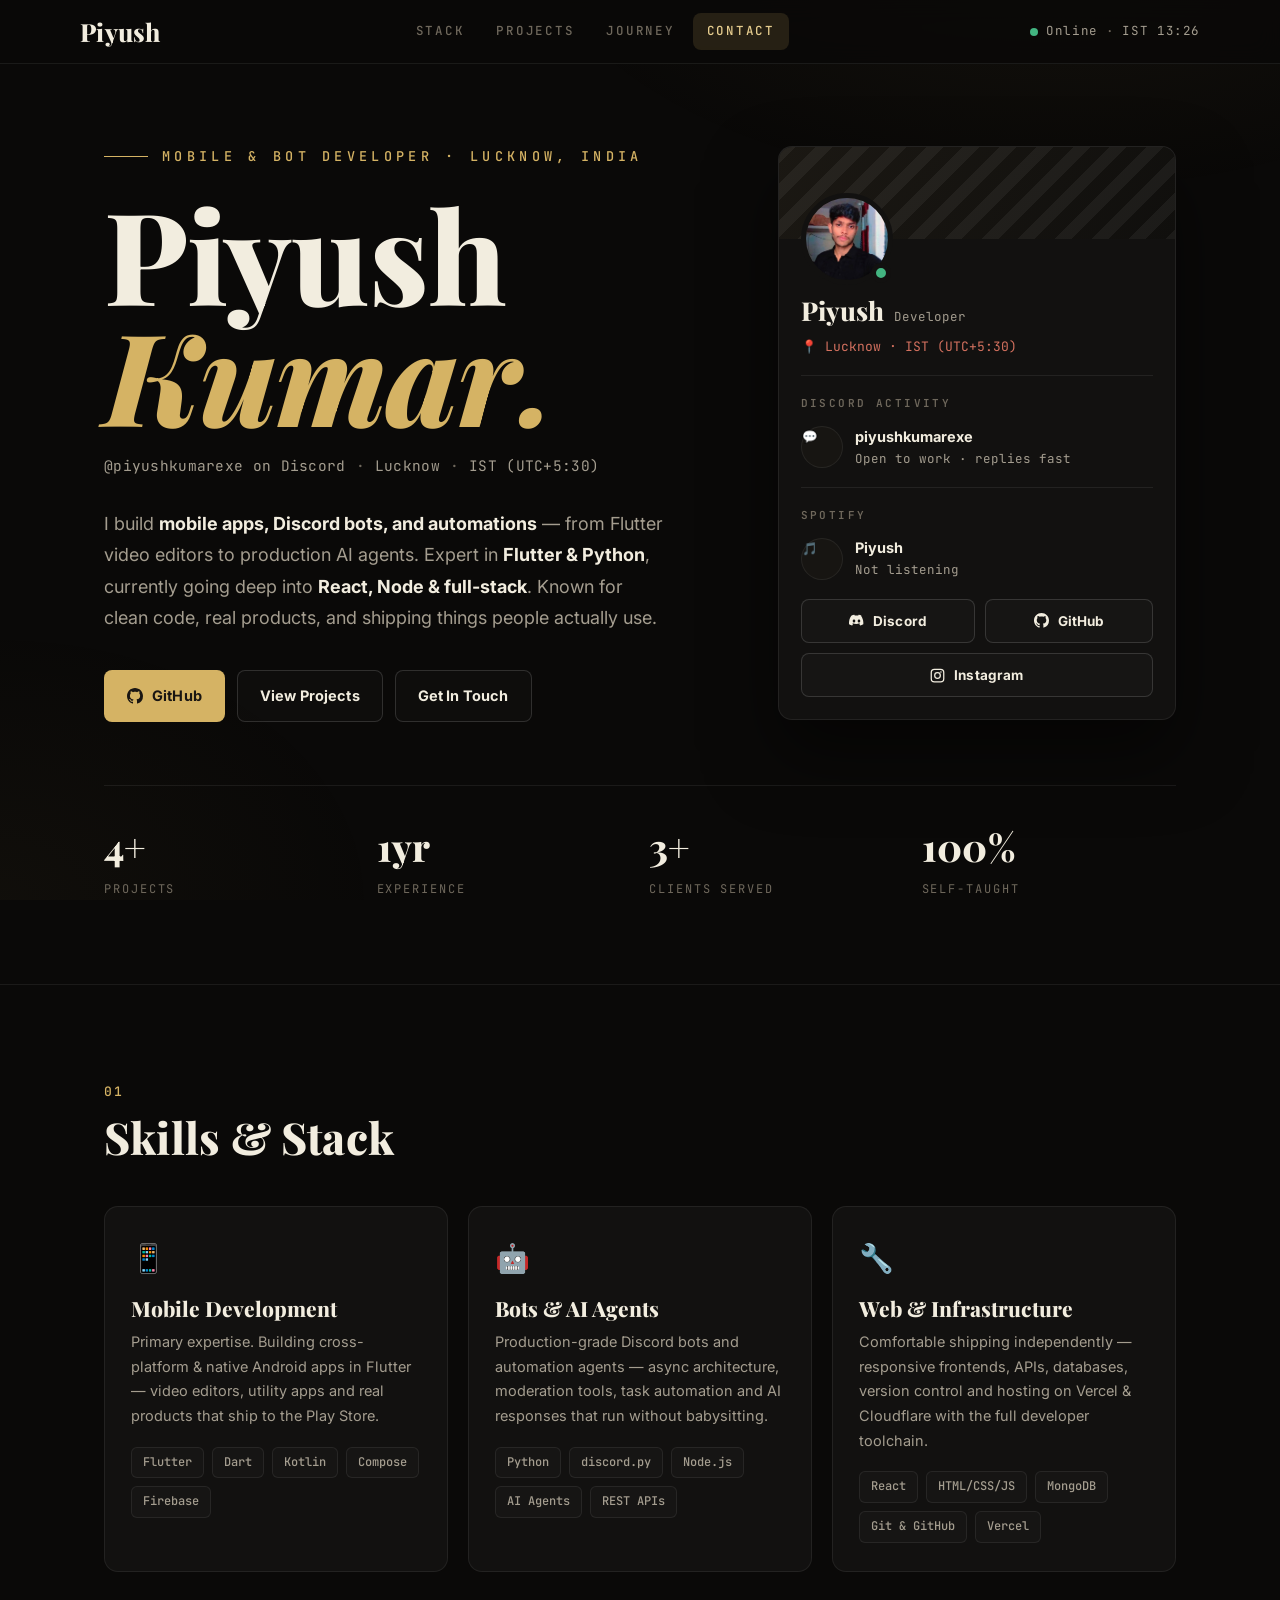
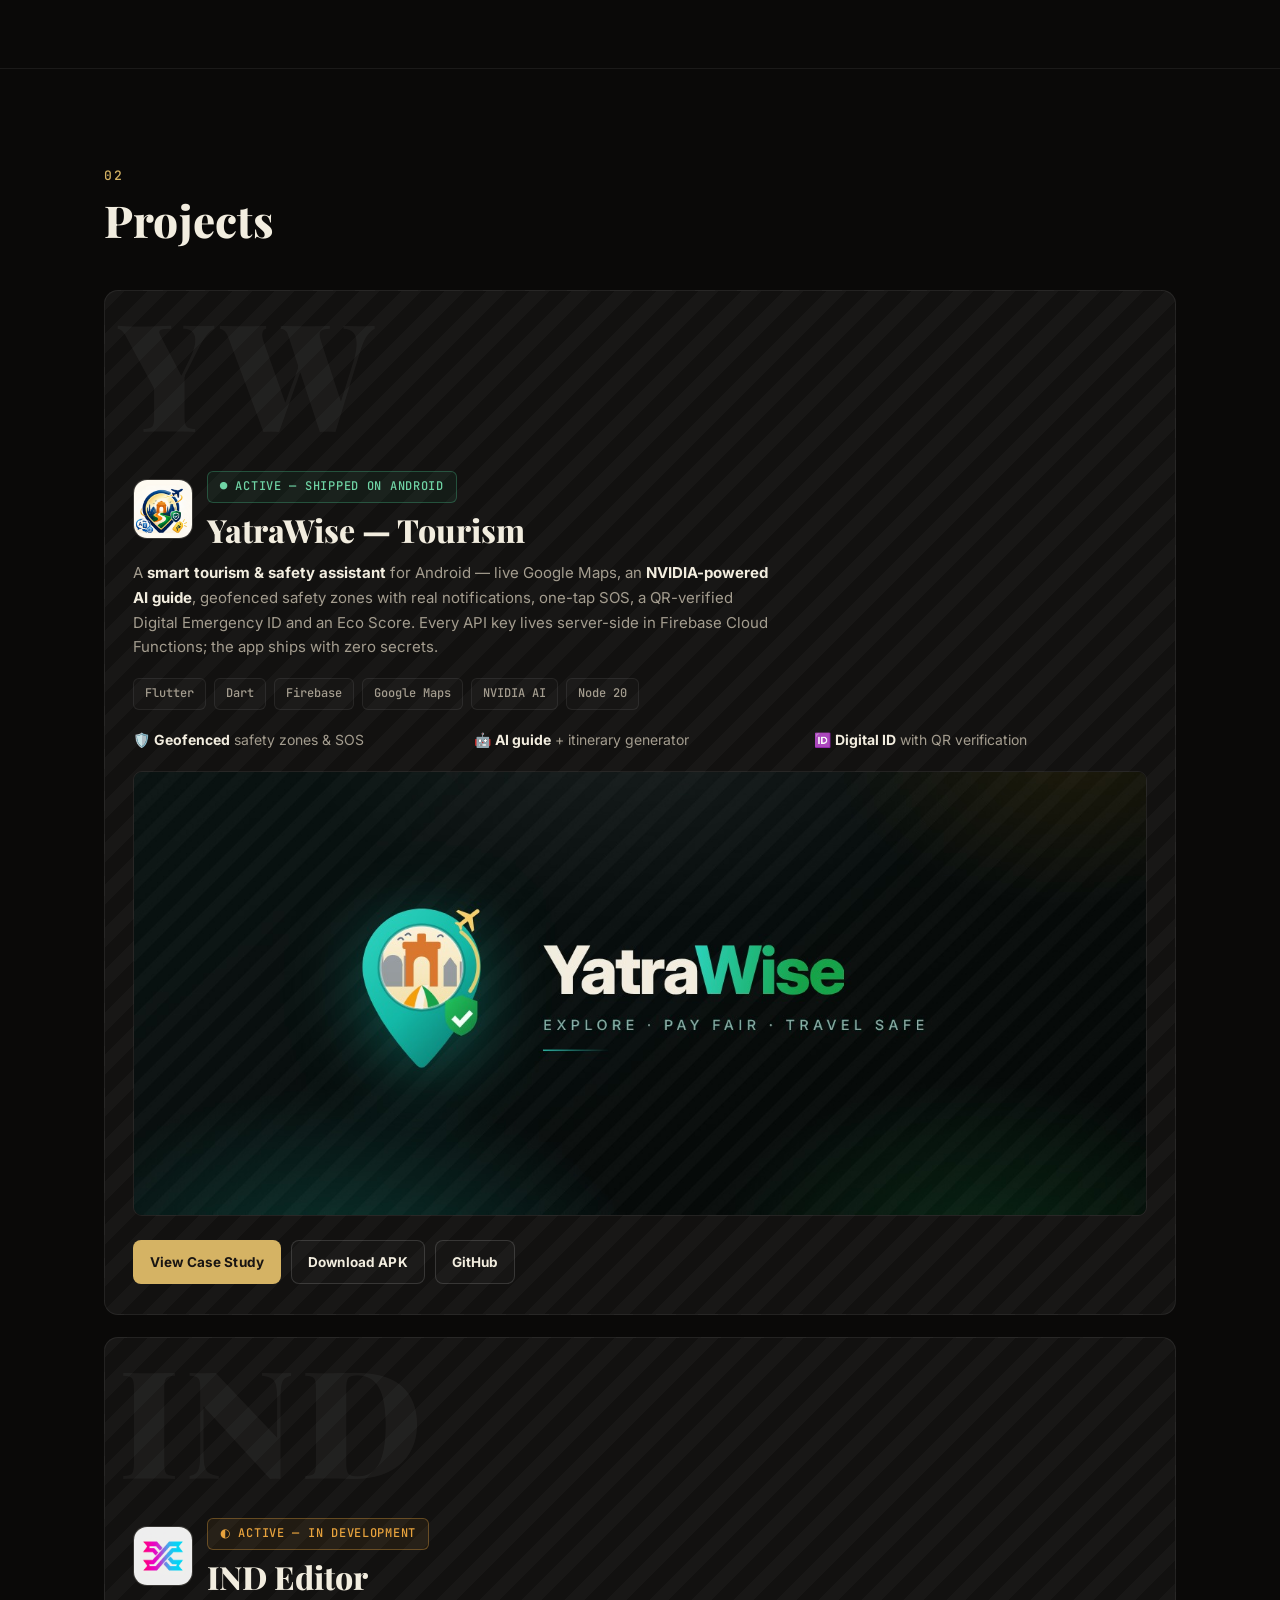
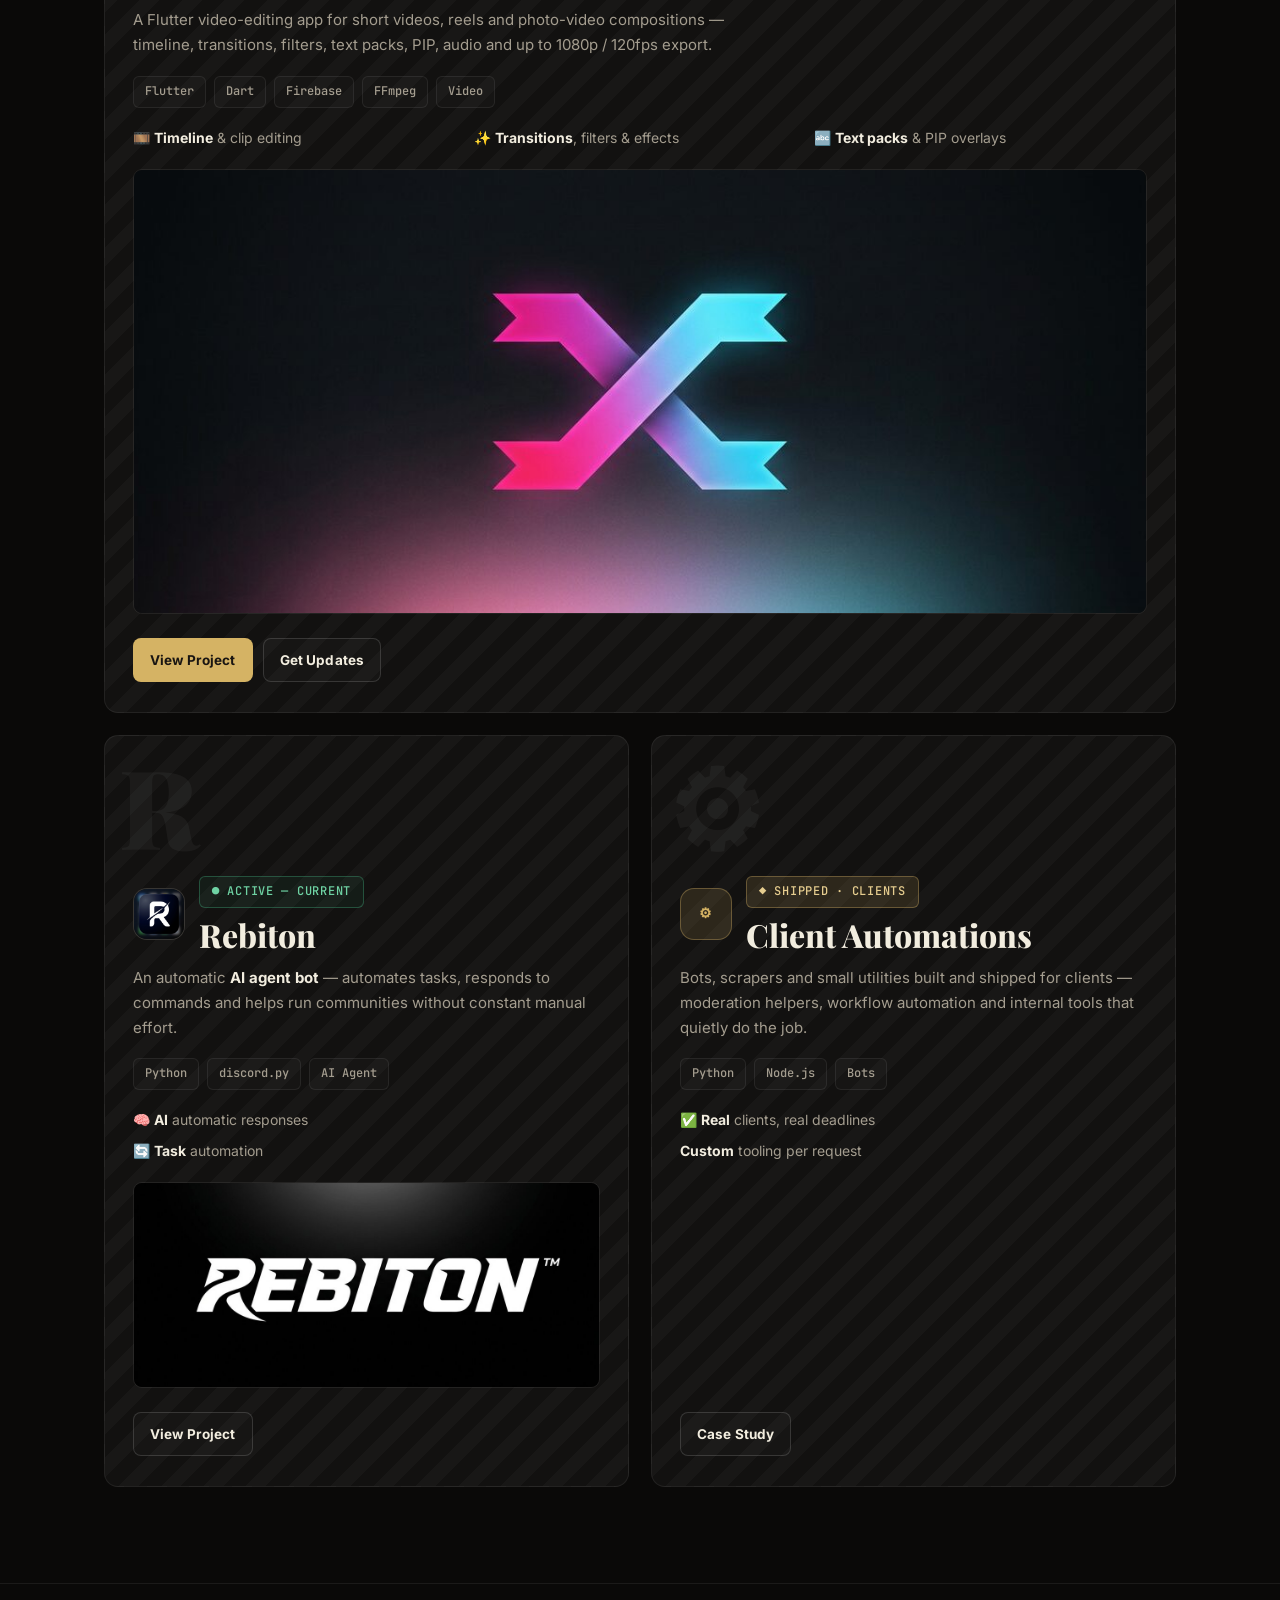
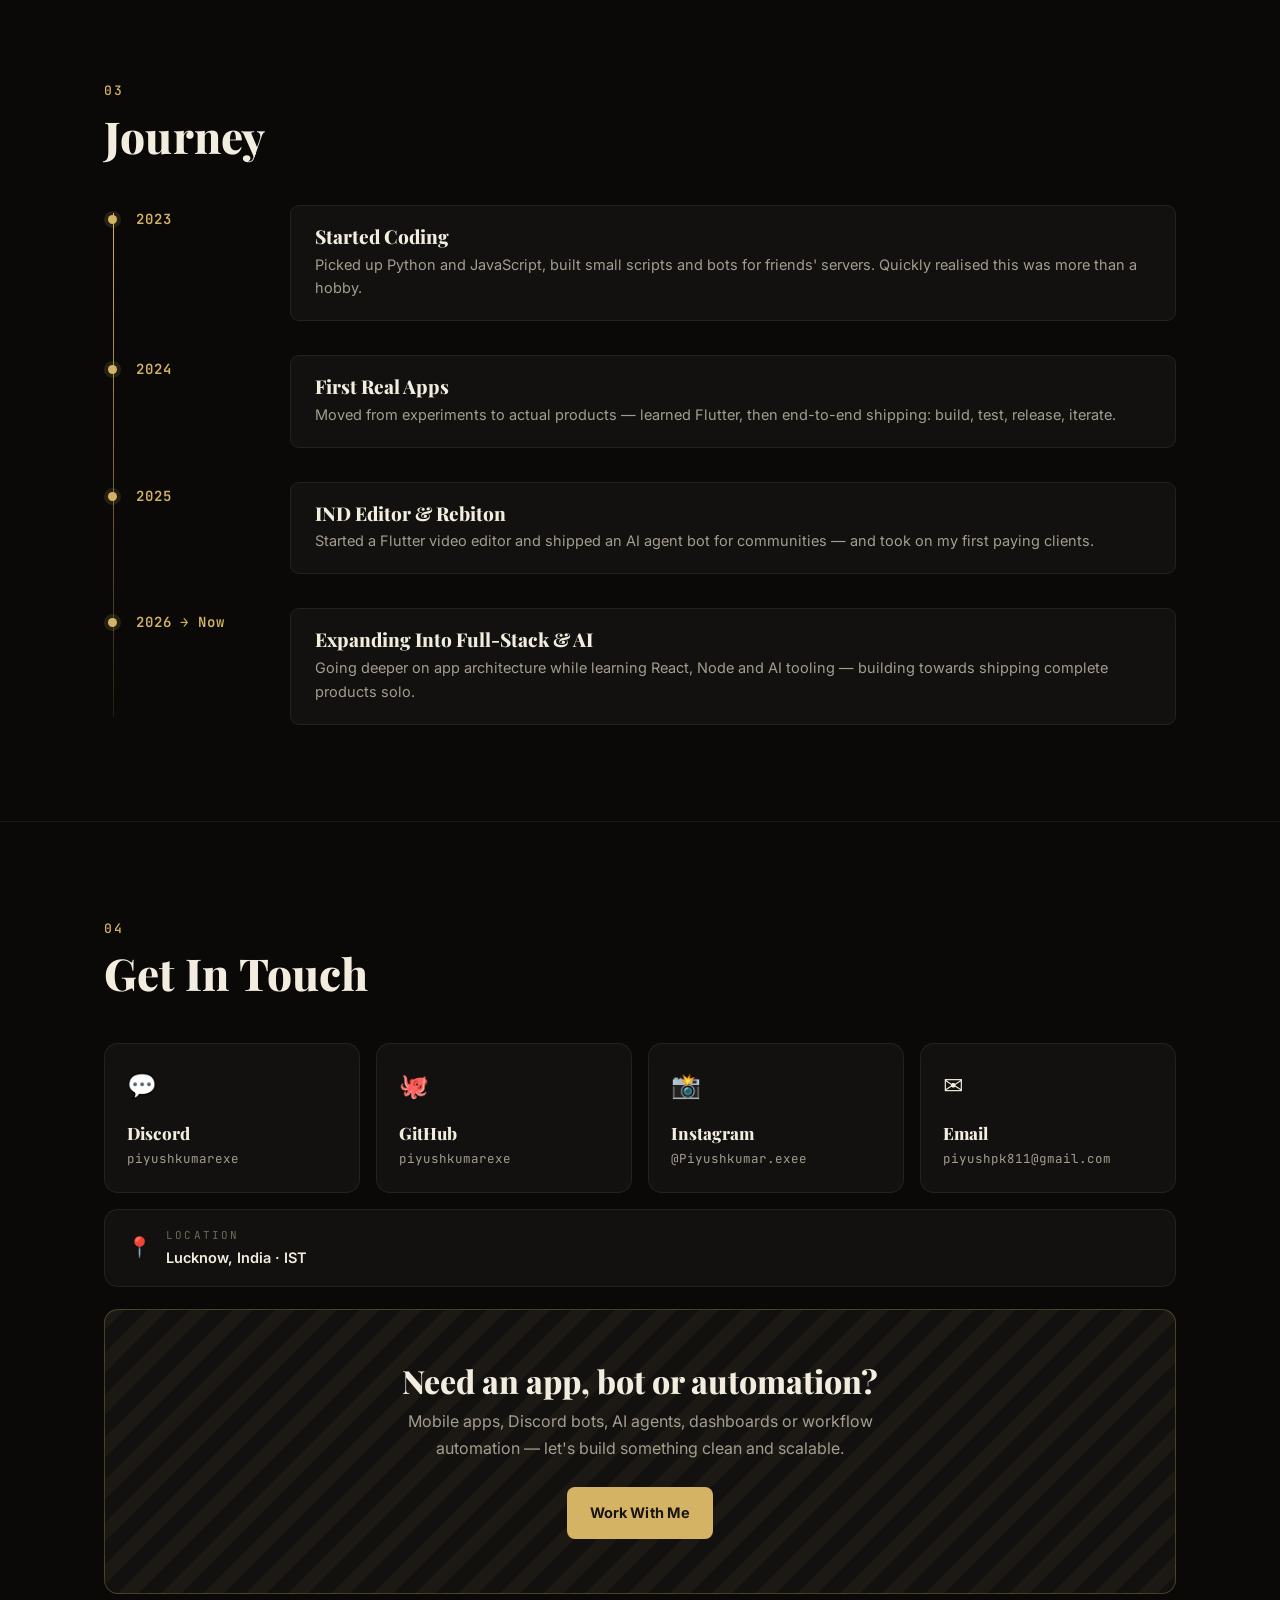
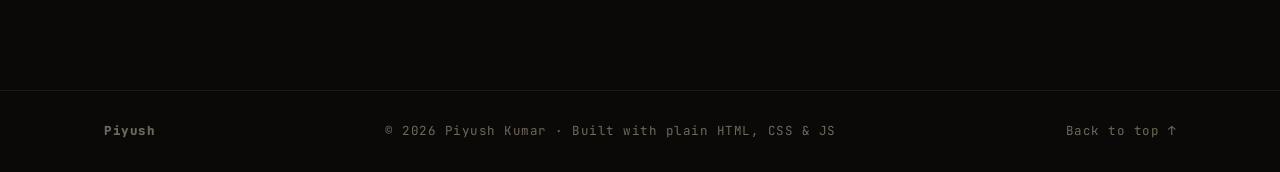
==== index.html @ 224ac42a "Add YatraWise (Tourism) project + case-study page Adds the YatraWise - Smart Tourism & Safety Assist" ====
<!DOCTYPE html>
<html lang="en">
<head>
  <meta charset="UTF-8" />
  <meta name="viewport" content="width=device-width, initial-scale=1.0" />
  <title>Piyush Kumar — Developer Portfolio | Flutter, Python &amp; AI Bots</title>
  <meta name="description" content="Piyush Kumar's developer portfolio from Lucknow, India: mobile apps, Discord bots, AI agents and automations built with Flutter, Python and modern web technologies." />
  <meta name="author" content="Piyush Kumar" />
  <meta name="google-site-verification" content="UwdnqpHg-RXXo_1L6gnjUgwiQfBtkjt6ByvAPdy9Iv0" />
  <meta name="robots" content="index, follow, max-image-preview:large, max-snippet:-1, max-video-preview:-1" />
  <meta name="theme-color" content="#0a0908" />
  <link rel="canonical" href="https://piyushsdevportfolio.vercel.app/" />
  <!-- Open Graph / social sharing -->
  <meta property="og:title" content="Piyush Kumar — Developer Portfolio" />
  <meta property="og:description" content="Mobile apps, Discord bots, AI agents and automations by Piyush Kumar." />
  <meta property="og:type" content="website" />
  <meta property="og:url" content="https://piyushsdevportfolio.vercel.app/" />
  <meta property="og:site_name" content="Piyush Kumar Portfolio" />
  <meta property="og:locale" content="en_IN" />
  <meta property="og:image" content="https://piyushsdevportfolio.vercel.app/assets/piyush-photo.png" />
  <meta property="og:image:alt" content="Piyush Kumar — developer portfolio" />
  <meta property="og:image:type" content="image/png" />
  <meta property="og:image:width" content="726" />
  <meta property="og:image:height" content="760" />
  <meta name="twitter:card" content="summary_large_image" />
  <meta name="twitter:title" content="Piyush Kumar — Developer Portfolio" />
  <meta name="twitter:description" content="Mobile apps, Discord bots, AI agents and automations by Piyush Kumar." />
  <meta name="twitter:image" content="https://piyushsdevportfolio.vercel.app/assets/piyush-photo.png" />
  <meta name="twitter:image:alt" content="Piyush Kumar — developer portfolio" />
  <!-- Structured data for the person and the portfolio website -->
  <script type="application/ld+json">
  {
    "@context": "https://schema.org",
    "@graph": [
      {
        "@type": "Person",
        "@id": "https://piyushsdevportfolio.vercel.app/#piyush-kumar",
        "name": "Piyush Kumar",
        "url": "https://piyushsdevportfolio.vercel.app/",
        "image": "https://piyushsdevportfolio.vercel.app/assets/piyush-photo.png",
        "jobTitle": "Coder and Developer",
        "description": "Developer from Lucknow building mobile apps, Discord bots, AI agents and automations.",
        "address": {
          "@type": "PostalAddress",
          "addressLocality": "Lucknow",
          "addressCountry": "IN"
        },
        "sameAs": [
          "https://github.com/piyushkumarexe",
          "https://discord.com/users/1106606259454611507",
          "https://instagram.com/Piyushkumar.exee"
        ],
        "knowsAbout": ["Flutter", "Dart", "Python", "Discord bots", "AI agents", "JavaScript", "React", "Node.js"]
      },
      {
        "@type": "WebSite",
        "@id": "https://piyushsdevportfolio.vercel.app/#website",
        "url": "https://piyushsdevportfolio.vercel.app/",
        "name": "Piyush Kumar Developer Portfolio",
        "description": "The official developer portfolio of Piyush Kumar.",
        "inLanguage": "en-IN",
        "publisher": { "@id": "https://piyushsdevportfolio.vercel.app/#piyush-kumar" }
      }
    ]
  }
  </script>

  <!-- Favicon (inline SVG) -->
  <link rel="icon" href="data:image/svg+xml,%3Csvg xmlns='http://www.w3.org/2000/svg' viewBox='0 0 64 64'%3E%3Crect width='64' height='64' rx='14' fill='%230a0908'/%3E%3Ctext x='32' y='44' font-family='Georgia,serif' font-weight='800' font-size='30' fill='%23d5b364' text-anchor='middle'%3EP%3C/text%3E%3C/svg%3E" />

  <!-- Fonts: Playfair Display (serif display) + Inter (body) + JetBrains Mono (labels) -->
  <link rel="preconnect" href="https://fonts.googleapis.com" />
  <link rel="preconnect" href="https://fonts.gstatic.com" crossorigin />
  <link href="https://fonts.googleapis.com/css2?family=Playfair+Display:ital,wght@0,500;0,700;0,800;0,900;1,700;1,800&family=Inter:wght@400;500;600;700;800&family=JetBrains+Mono:ital,wght@0,400;0,500;0,600;1,400&display=swap" rel="stylesheet" />

  <link rel="stylesheet" href="css/style.css" />
</head>
<body>
  <!-- ============================================================
       LOADER
       ============================================================ -->
  <div class="loader" id="loader" aria-hidden="true">
    <span class="loader--logo">Piyush&nbsp;<em>_</em>.<em>_</em></span>
    <div class="loader--bar" aria-hidden="true"><span></span></div>
    <span class="loader--text">Loading portfolio</span>
  </div>

  <a class="skip-link" href="#hero">Skip to content</a>

  <!-- ============================================================
       NAVBAR
       ============================================================ -->
  <header class="nav" id="nav">
    <a class="nav__brand" href="#hero" aria-label="Piyush Kumar — home">
      <span class="nav__brand-serif">Piyush</span>
    </a>

    <nav class="nav__links" id="navLinks" aria-label="Primary">
      <a href="#skills">Stack</a>
      <a href="#projects">Projects</a>
      <a href="#journey">Journey</a>
      <a href="#contact">Contact</a>
    </nav>

    <div class="nav__actions">
      <span class="nav__status" id="navStatus" title="Discord presence · Local time in IST (UTC+5:30)">
        <span class="nav__status-dot"></span>
        <span id="navState">Online</span>
        <span class="nav__status-sep">·</span>
        <time id="clock" datetime>IST —:—</time>
      </span>
      <button class="nav__toggle" id="navToggle" aria-label="Open menu" aria-expanded="false">
        <span></span><span></span><span></span>
      </button>
    </div>
  </header>

  <main>
    <!-- ============================================================
         HERO
         ============================================================ -->
    <section class="hero" id="hero">
      <div class="container hero__inner">
        <div class="hero__content">
          <p class="kicker"><span class="kicker__line" aria-hidden="true"></span>Mobile &amp; Bot Developer · Lucknow, India</p>

          <h1 class="hero__name">
            Piyush<br />
            <em class="hero__name-accent">Kumar.</em>
          </h1>

          <p class="hero__meta">
            <span>@piyushkumarexe on Discord</span><span class="dot">·</span>
            <span>Lucknow</span><span class="dot">·</span>
            <span>IST (UTC+5:30)</span>
          </p>

          <p class="hero__desc">
            I build <strong>mobile apps, Discord bots, and automations</strong> — from Flutter video
            editors to production AI agents. Expert in <strong>Flutter &amp; Python</strong>, currently
            going deep into <strong>React, Node &amp; full-stack</strong>. Known for clean code, real
            products, and shipping things people actually use.
          </p>

          <div class="hero__cta">
            <a class="btn btn--gold" href="https://github.com/piyushkumarexe" target="_blank" rel="noopener">
              <svg viewBox="0 0 16 16" width="16" height="16" fill="currentColor" aria-hidden="true"><path d="M8 0C3.58 0 0 3.58 0 8c0 3.54 2.29 6.53 5.47 7.59.4.07.55-.17.55-.38 0-.19-.01-.82-.01-1.49-2.01.37-2.53-.49-2.69-.94-.09-.23-.48-.94-.82-1.13-.28-.15-.68-.52-.01-.53.63-.01 1.08.58 1.23.82.72 1.21 1.87.87 2.33.66.07-.52.28-.87.51-1.07-1.78-.2-3.64-.89-3.64-3.95 0-.87.31-1.59.82-2.15-.08-.2-.36-1.02.08-2.12 0 0 .67-.21 2.2.82.64-.18 1.32-.27 2-.27.68 0 1.36.09 2 .27 1.53-1.04 2.2-.82 2.2-.82.44 1.1.16 1.92.08 2.12.51.56.82 1.27.82 2.15 0 3.07-1.87 3.75-3.65 3.95.29.25.54.73.54 1.48 0 1.07-.01 1.93-.01 2.2 0 .21.15.46.55.38A8.01 8.01 0 0 0 16 8c0-4.42-3.58-8-8-8Z"/></svg>
              GitHub
            </a>
            <a class="btn btn--outline" href="#projects">View Projects</a>
            <a class="btn btn--outline" href="#contact">Get In Touch</a>
          </div>
        </div>

        <!-- Discord-style profile card -->
        <aside class="hero__side" aria-label="Profile card">
          <div class="pcard">
            <div class="pcard__banner" aria-hidden="true"></div>
            <div class="pcard__body">
              <div class="pcard__avatar-wrap">
                <img class="pcard__avatar" id="pcardAvatar" src="assets/piyush-photo.png" alt="Piyush Kumar" width="88" height="88" />
                <span class="pcard__status-dot" id="pcardDot" title="Available"></span>
              </div>

              <div class="pcard__id">
                <h2 class="pcard__name">Piyush</h2>
                <span class="pcard__role">Developer</span>
              </div>

              <p class="pcard__loc">📍 Lucknow · IST (UTC+5:30)</p>

              <div class="pcard__divider" aria-hidden="true"></div>

              <div class="pcard__widget">
                <p class="pcard__widget-label">Discord Activity</p>
                <div class="pcard__activity">
                  <span class="pcard__activity-emoji" id="dcEmoji">💬</span>
                  <div>
                    <b id="dcName">piyushkumarexe</b>
                    <span id="dcState">Open to work · replies fast</span>
                  </div>
                </div>
              </div>

              <div class="pcard__divider" aria-hidden="true"></div>

              <div class="pcard__widget">
                <p class="pcard__widget-label">Spotify</p>
                <div class="pcard__activity" id="spActivity">
                  <span class="pcard__activity-emoji" id="spEmoji">🎵</span>
                  <div>
                    <b id="spName">Piyush</b>
                    <span id="spState">Not listening</span>
                  </div>
                </div>
              </div>

              <div class="pcard__btns">
                <a class="btn btn--outline btn--sm" href="https://discord.com/users/1106606259454611507" target="_blank" rel="noopener">
                  <svg viewBox="0 0 24 24" width="15" height="15" fill="currentColor" aria-hidden="true"><path d="M20.32 4.37a19.8 19.8 0 0 0-4.89-1.52.07.07 0 0 0-.08.04c-.21.38-.44.87-.6 1.27a18.3 18.3 0 0 0-5.5 0 12 12 0 0 0-.62-1.27.08.08 0 0 0-.08-.04 19.7 19.7 0 0 0-4.88 1.52.07.07 0 0 0-.04.03C.53 9.05-.32 13.58.1 18.06a.08.08 0 0 0 .03.05A19.9 19.9 0 0 0 5.03 20a.08.08 0 0 0 .08-.03c.6-.82 1.14-1.69 1.6-2.6a.08.08 0 0 0-.04-.11 13 13 0 0 1-1.25-.6.08.08 0 0 1-.01-.13l.25-.19a.07.07 0 0 1 .08-.01 14.2 14.2 0 0 0 11.5 0 .07.07 0 0 1 .07.01l.26.19a.08.08 0 0 1 0 .12 12 12 0 0 1-1.28.61.08.08 0 0 0-.04.11c.46.91 1 1.78 1.6 2.6a.08.08 0 0 0 .08.03 19.8 19.8 0 0 0 4.9-1.88.08.08 0 0 0 .03-.05c.5-5.18-.84-9.68-3.55-13.66a.06.06 0 0 0-.03-.03ZM8.02 15.33c-1.18 0-2.16-1.08-2.16-2.42s.96-2.42 2.16-2.42 2.18 1.09 2.16 2.42-.96 2.42-2.16 2.42Zm7.96 0c-1.18 0-2.16-1.08-2.16-2.42s.96-2.42 2.16-2.42 2.18 1.09 2.16 2.42-.96 2.42-2.16 2.42Z"/></svg>
                  Discord
                </a>
                <a class="btn btn--outline btn--sm" href="https://github.com/piyushkumarexe" target="_blank" rel="noopener">
                  <svg viewBox="0 0 16 16" width="15" height="15" fill="currentColor" aria-hidden="true"><path d="M8 0C3.58 0 0 3.58 0 8c0 3.54 2.29 6.53 5.47 7.59.4.07.55-.17.55-.38 0-.19-.01-.82-.01-1.49-2.01.37-2.53-.49-2.69-.94-.09-.23-.48-.94-.82-1.13-.28-.15-.68-.52-.01-.53.63-.01 1.08.58 1.23.82.72 1.21 1.87.87 2.33.66.07-.52.28-.87.51-1.07-1.78-.2-3.64-.89-3.64-3.95 0-.87.31-1.59.82-2.15-.08-.2-.36-1.02.08-2.12 0 0 .67-.21 2.2.82.64-.18 1.32-.27 2-.27.68 0 1.36.09 2 .27 1.53-1.04 2.2-.82 2.2-.82.44 1.1.16 1.92.08 2.12.51.56.82 1.27.82 2.15 0 3.07-1.87 3.75-3.65 3.95.29.25.54.73.54 1.48 0 1.07-.01 1.93-.01 2.2 0 .21.15.46.55.38A8.01 8.01 0 0 0 16 8c0-4.42-3.58-8-8-8Z"/></svg>
                  GitHub
                </a>
                <a class="btn btn--outline btn--sm" href="https://instagram.com/Piyushkumar.exee" target="_blank" rel="noopener">
                  <svg viewBox="0 0 24 24" width="15" height="15" fill="none" stroke="currentColor" stroke-width="2" aria-hidden="true"><rect x="2" y="2" width="20" height="20" rx="5"/><circle cx="12" cy="12" r="4.5"/><circle cx="17.5" cy="6.5" r="1.2" fill="currentColor" stroke="none"/></svg>
                  Instagram
                </a>
              </div>
            </div>
          </div>
        </aside>
      </div>

      <!-- Stats band -->
      <div class="container">
        <div class="stats" role="list" aria-label="Numbers">
          <div class="stat" role="listitem">
            <b class="stat__num" data-target="4" data-suffix="+">4+</b>
            <span class="stat__label">Projects</span>
          </div>
          <div class="stat" role="listitem">
            <b class="stat__num" data-target="1" data-suffix="yr">1yr</b>
            <span class="stat__label">Experience</span>
          </div>
          <div class="stat" role="listitem">
            <b class="stat__num" data-target="3" data-suffix="+">3+</b>
            <span class="stat__label">Clients Served</span>
          </div>
          <div class="stat" role="listitem">
            <b class="stat__num" data-target="100" data-suffix="%">100%</b>
            <span class="stat__label">Self-taught</span>
          </div>
        </div>
      </div>
    </section>

    <!-- ============================================================
         01 — SKILLS & STACK
         ============================================================ -->
    <section class="section" id="skills">
      <div class="container">
        <p class="section__index">01</p>
        <h2 class="section__title">Skills &amp; Stack</h2>

        <div class="grid">
          <article class="card">
            <span class="card__icon">📱</span>
            <h3 class="card__title">Mobile Development</h3>
            <p class="card__text">
              Primary expertise. Building cross-platform &amp; native Android apps in Flutter —
              video editors, utility apps and real products that ship to the Play Store.
            </p>
            <div class="tags"><span class="tag">Flutter</span><span class="tag">Dart</span><span class="tag">Kotlin</span><span class="tag">Compose</span><span class="tag">Firebase</span></div>
          </article>

          <article class="card">
            <span class="card__icon">🤖</span>
            <h3 class="card__title">Bots &amp; AI Agents</h3>
            <p class="card__text">
              Production-grade Discord bots and automation agents — async architecture, moderation
              tools, task automation and AI responses that run without babysitting.
            </p>
            <div class="tags"><span class="tag">Python</span><span class="tag">discord.py</span><span class="tag">Node.js</span><span class="tag">AI Agents</span><span class="tag">REST APIs</span></div>
          </article>

          <article class="card">
            <span class="card__icon">🔧</span>
            <h3 class="card__title">Web &amp; Infrastructure</h3>
            <p class="card__text">
              Comfortable shipping independently — responsive frontends, APIs, databases, version
              control and hosting on Vercel &amp; Cloudflare with the full developer toolchain.
            </p>
            <div class="tags"><span class="tag">React</span><span class="tag">HTML/CSS/JS</span><span class="tag">MongoDB</span><span class="tag">Git &amp; GitHub</span><span class="tag">Vercel</span></div>
          </article>
        </div>
      </div>
    </section>

    <!-- ============================================================
         02 — PROJECTS
         ============================================================ -->
    <section class="section" id="projects">
      <div class="container">
        <p class="section__index">02</p>
        <h2 class="section__title">Projects</h2>

        <div class="projects">
          <!-- YatraWise (Tourism) — featured -->
          <article class="project project--featured">
            <span class="project__ghost" aria-hidden="true">YW</span>
            <div class="project__head">
              <img class="project__logo" src="assets/yatrawise-logo.png" alt="YatraWise logo" width="60" height="60" loading="lazy" />
              <div>
                <span class="chip chip--green">● Active — Shipped on Android</span>
                <h3 class="project__title">YatraWise — Tourism</h3>
              </div>
            </div>
            <p class="project__desc">
              A <strong>smart tourism &amp; safety assistant</strong> for Android — live Google Maps,
              an <strong>NVIDIA-powered AI guide</strong>, geofenced safety zones with real
              notifications, one-tap SOS, a QR-verified Digital Emergency ID and an Eco Score.
              Every API key lives server-side in Firebase Cloud Functions; the app ships with zero secrets.
            </p>
            <div class="tags">
              <span class="tag">Flutter</span><span class="tag">Dart</span><span class="tag">Firebase</span><span class="tag">Google Maps</span><span class="tag">NVIDIA AI</span><span class="tag">Node 20</span>
            </div>
            <ul class="project__features">
              <li>🛡️ <b>Geofenced</b> safety zones &amp; SOS</li>
              <li>🤖 <b>AI guide</b> + itinerary generator</li>
              <li>🆔 <b>Digital ID</b> with QR verification</li>
            </ul>
            <figure class="project__media">
              <img src="assets/yatrawise-banner.jpg" alt="YatraWise — Smart Tourism &amp; Safety Assistant" loading="lazy" />
            </figure>
            <div class="project__actions">
              <a class="btn btn--gold btn--sm" href="projects/yatrawise.html">View Case Study</a>
              <a class="btn btn--outline btn--sm" href="https://github.com/piyushkumarexe/travelling/releases/download/apk-latest/yatrawise-arm64-v8a.apk" rel="noopener">Download APK</a>
              <a class="btn btn--outline btn--sm" href="https://github.com/piyushkumarexe/travelling" target="_blank" rel="noopener">GitHub</a>
            </div>
          </article>

          <!-- IND Editor — featured -->
          <article class="project project--featured">
            <span class="project__ghost" aria-hidden="true">IND</span>
            <div class="project__head">
              <img class="project__logo" src="assets/ind-editor-logo.png" alt="IND Editor logo" width="60" height="60" loading="lazy" />
              <div>
                <span class="chip chip--amber">◐ Active — In Development</span>
                <h3 class="project__title">IND Editor</h3>
              </div>
            </div>
            <p class="project__desc">
              A Flutter video-editing app for short videos, reels and photo-video compositions —
              timeline, transitions, filters, text packs, PIP, audio and up to 1080p / 120fps export.
            </p>
            <div class="tags">
              <span class="tag">Flutter</span><span class="tag">Dart</span><span class="tag">Firebase</span><span class="tag">FFmpeg</span><span class="tag">Video</span>
            </div>
            <ul class="project__features">
              <li>🎞️ <b>Timeline</b> &amp; clip editing</li>
              <li>✨ <b>Transitions</b>, filters &amp; effects</li>
              <li>🔤 <b>Text packs</b> &amp; PIP overlays</li>
            </ul>
            <figure class="project__media">
              <img src="assets/ind-editor-banner.jpg" alt="IND Editor banner" loading="lazy" />
            </figure>
            <div class="project__actions">
              <a class="btn btn--gold btn--sm" href="https://github.com/piyushkumarexe/IND-Editor-" target="_blank" rel="noopener">View Project</a>
              <a class="btn btn--outline btn--sm" href="#contact">Get Updates</a>
            </div>
          </article>

          <!-- Rebiton -->
          <article class="project">
            <span class="project__ghost project__ghost--sm" aria-hidden="true">R</span>
            <div class="project__head">
              <img class="project__logo" src="assets/rebiton-logo.png" alt="Rebiton logo" width="52" height="52" loading="lazy" />
              <div>
                <span class="chip chip--green">● Active — Current</span>
                <h3 class="project__title">Rebiton</h3>
              </div>
            </div>
            <p class="project__desc">
              An automatic <strong>AI agent bot</strong> — automates tasks, responds to commands and
              helps run communities without constant manual effort.
            </p>
            <div class="tags">
              <span class="tag">Python</span><span class="tag">discord.py</span><span class="tag">AI Agent</span>
            </div>
            <ul class="project__features">
              <li>🧠 <b>AI</b> automatic responses</li>
              <li>🔄 <b>Task</b> automation</li>
            </ul>
            <figure class="project__media">
              <img src="assets/rebiton-banner.jpg" alt="Rebiton banner" loading="lazy" />
            </figure>
            <div class="project__actions">
              <a class="btn btn--outline btn--sm" href="https://github.com/piyushkumarexe" target="_blank" rel="noopener">View Project</a>
            </div>
          </article>

          <!-- Client automations -->
          <article class="project">
            <span class="project__ghost project__ghost--sm" aria-hidden="true">⚙</span>
            <div class="project__head">
              <span class="project__logo project__logo--mono" aria-hidden="true">⚙</span>
              <div>
                <span class="chip chip--gold">◆ Shipped · Clients</span>
                <h3 class="project__title">Client Automations</h3>
              </div>
            </div>
            <p class="project__desc">
              Bots, scrapers and small utilities built and shipped for clients — moderation helpers,
              workflow automation and internal tools that quietly do the job.
            </p>
            <div class="tags">
              <span class="tag">Python</span><span class="tag">Node.js</span><span class="tag">Bots</span>
            </div>
            <ul class="project__features">
              <li>✅ <b>Real</b> clients, real deadlines</li>
              <li> <b>Custom</b> tooling per request</li>
            </ul>
            <div class="project__actions">
              <a class="btn btn--outline btn--sm" href="#contact">Case Study</a>
            </div>
          </article>
        </div>
      </div>
    </section>

    <!-- ============================================================
         03 — JOURNEY
         ============================================================ -->
    <section class="section" id="journey">
      <div class="container">
        <p class="section__index">03</p>
        <h2 class="section__title">Journey</h2>

        <ol class="timeline">
          <li class="timeline__item">
            <div class="timeline__year">2023</div>
            <div class="timeline__card">
              <h3 class="timeline__title">Started Coding</h3>
              <p class="timeline__text">Picked up Python and JavaScript, built small scripts and bots for friends' servers. Quickly realised this was more than a hobby.</p>
            </div>
          </li>
          <li class="timeline__item">
            <div class="timeline__year">2024</div>
            <div class="timeline__card">
              <h3 class="timeline__title">First Real Apps</h3>
              <p class="timeline__text">Moved from experiments to actual products — learned Flutter, then end-to-end shipping: build, test, release, iterate.</p>
            </div>
          </li>
          <li class="timeline__item">
            <div class="timeline__year">2025</div>
            <div class="timeline__card">
              <h3 class="timeline__title">IND Editor &amp; Rebiton</h3>
              <p class="timeline__text">Started a Flutter video editor and shipped an AI agent bot for communities — and took on my first paying clients.</p>
            </div>
          </li>
          <li class="timeline__item">
            <div class="timeline__year">2026 → Now</div>
            <div class="timeline__card">
              <h3 class="timeline__title">Expanding Into Full-Stack &amp; AI</h3>
              <p class="timeline__text">Going deeper on app architecture while learning React, Node and AI tooling — building towards shipping complete products solo.</p>
            </div>
          </li>
        </ol>
      </div>
    </section>

    <!-- ============================================================
         04 — GET IN TOUCH
         ============================================================ -->
    <section class="section" id="contact">
      <div class="container">
        <p class="section__index">04</p>
        <h2 class="section__title">Get In Touch</h2>

        <div class="contact-grid">
          <a class="contact-card" href="https://discord.com/users/1106606259454611507" target="_blank" rel="noopener">
            <span class="contact-card__icon">💬</span>
            <b class="contact-card__label">Discord</b>
            <span class="contact-card__value">piyushkumarexe</span>
          </a>
          <a class="contact-card" href="https://github.com/piyushkumarexe" target="_blank" rel="noopener">
            <span class="contact-card__icon">🐙</span>
            <b class="contact-card__label">GitHub</b>
            <span class="contact-card__value">piyushkumarexe</span>
          </a>
          <a class="contact-card" href="https://instagram.com/Piyushkumar.exee" target="_blank" rel="noopener">
            <span class="contact-card__icon">📸</span>
            <b class="contact-card__label">Instagram</b>
            <span class="contact-card__value">@Piyushkumar.exee</span>
          </a>
          <a class="contact-card" href="mailto:piyushpk811@gmail.com">
            <span class="contact-card__icon">✉️</span>
            <b class="contact-card__label">Email</b>
            <span class="contact-card__value">piyushpk811@gmail.com</span>
          </a>
        </div>

        <div class="loc-card">
          <span class="loc-card__icon">📍</span>
          <div>
            <p class="loc-card__label">Location</p>
            <p class="loc-card__value">Lucknow, India · IST</p>
          </div>
        </div>

        <div class="cta-banner">
          <h3 class="cta-banner__title">Need an app, bot or automation?</h3>
          <p class="cta-banner__text">Mobile apps, Discord bots, AI agents, dashboards or workflow automation — let's build something clean and scalable.</p>
          <a class="btn btn--gold" href="mailto:piyushpk811@gmail.com">Work With Me</a>
        </div>
      </div>
    </section>
  </main>

  <footer class="footer">
    <div class="container footer__inner">
      <span class="footer__brand">Piyush</span>
      <span>© 2026 Piyush Kumar · Built with plain HTML, CSS &amp; JS</span>
      <a href="#hero" class="footer__top">Back to top ↑</a>
    </div>
  </footer>

  <script src="js/main.js"></script>
</body>
</html>
---- css/style.css ----
/* ============================================================
   Piyush Kumar — Portfolio styles
   Editorial dark theme: near-black warm bg, serif display
   (Playfair Display), gold accent, mono labels. No gradients,
   no glassmorphism — bold type, thin rules, generous space.
   ============================================================ */

/* ---------- Tokens ---------- */
:root {
  --bg: #0a0908;
  --bg-2: #0e0d0b;
  --panel: #121110;
  --panel-2: #171512;
  --line: rgba(255, 255, 255, 0.07);
  --line-2: rgba(255, 255, 255, 0.14);
  --cream: #f2eddf;
  --muted: #a49d8f;
  --dim: #6f685c;
  --gold: #d5b364;
  --gold-soft: #e6cd8f;
  --gold-dim: rgba(213, 179, 100, 0.14);
  --green: #43b581;
  --amber: #e8a33d;
  --radius: 14px;
  --radius-sm: 9px;
  --max-w: 1120px;
  --nav-h: 64px;
  --serif: "Playfair Display", Georgia, "Times New Roman", serif;
  --font: "Inter", system-ui, -apple-system, "Segoe UI", sans-serif;
  --mono: "JetBrains Mono", ui-monospace, "SF Mono", Menlo, Consolas, monospace;
}

/* ---------- Base ---------- */
*, *::before, *::after { box-sizing: border-box; }
html { scroll-behavior: smooth; scroll-padding-top: calc(var(--nav-h) + 14px); }
body {
  margin: 0;
  font-family: var(--font);
  background: var(--bg);
  color: var(--cream);
  line-height: 1.65;
  -webkit-font-smoothing: antialiased;
  overflow-x: hidden;
}
::selection { background: var(--gold); color: #141210; }
img { max-width: 100%; display: block; }
a { color: inherit; text-decoration: none; }
ul, ol { margin: 0; padding: 0; list-style: none; }
button { font-family: inherit; cursor: pointer; }
h1, h2, h3, h4 { margin: 0; line-height: 1.08; }
.gold { color: var(--gold); }

/* Subtle warm vignette instead of colorful glows */
body::before {
  content: "";
  position: fixed; inset: 0; z-index: -1; pointer-events: none;
  background:
    radial-gradient(900px 480px at 82% -10%, rgba(213, 179, 100, 0.06), transparent 60%),
    radial-gradient(700px 500px at 0% 100%, rgba(213, 179, 100, 0.035), transparent 55%);
}

/* ---------- Loader ---------- */
.loader {
  position: fixed; inset: 0; z-index: 9999;
  display: flex; flex-direction: column; align-items: center; justify-content: center; gap: 28px;
  background: var(--bg);
  transition: opacity 0.55s ease, visibility 0.55s ease;
}
.loader.is-hidden { opacity: 0; visibility: hidden; pointer-events: none; }
.loader--logo {
  font-family: var(--serif); font-size: 40px; font-weight: 800; letter-spacing: 0.01em;
  color: var(--cream);
}
.loader--logo em { font-style: normal; color: var(--gold); animation: blink 1s steps(2) infinite; }
.loader--bar { width: 160px; height: 1px; background: var(--line-2); }
.loader--bar span {
  display: block; width: 0; height: 100%; background: var(--gold);
  animation: loader-progress 1.4s cubic-bezier(0.4, 0, 0.2, 1) forwards;
}
.loader--text {
  color: var(--dim); font-family: var(--mono); font-size: 12.5px;
  letter-spacing: 0.22em; text-transform: uppercase;
}
@keyframes loader-progress { to { width: 100%; } }
@keyframes blink { 0%, 100% { opacity: 1; } 50% { opacity: 0.15; } }

/* ---------- Skip link ---------- */
.skip-link {
  position: fixed; top: -60px; left: 16px; z-index: 10000;
  background: var(--panel-2); border: 1px solid var(--line-2);
  padding: 10px 16px; border-radius: var(--radius-sm);
  transition: top 0.2s ease; font-family: var(--mono); font-size: 13px;
}
.skip-link:focus { top: 12px; }

/* ---------- Buttons ---------- */
.btn {
  display: inline-flex; align-items: center; gap: 9px;
  padding: 13px 22px; border-radius: 8px;
  font-weight: 700; font-size: 14.5px; letter-spacing: 0.01em;
  border: 1px solid transparent; white-space: nowrap;
  transition: transform 0.15s ease, background 0.2s ease, border-color 0.2s ease, box-shadow 0.2s ease, color 0.2s ease;
}
.btn:hover { transform: translateY(-2px); }
.btn:active { transform: translateY(0); }
.btn--gold { background: var(--gold); color: #191512; }
.btn--gold:hover { background: var(--gold-soft); box-shadow: 0 10px 26px rgba(213, 179, 100, 0.22); }
.btn--outline { border-color: var(--line-2); background: rgba(255,255,255,0.02); color: var(--cream); }
.btn--outline:hover { border-color: var(--gold); color: var(--gold-soft); }
.btn--sm { padding: 10px 16px; font-size: 13.5px; }

/* ---------- Chips / tags ---------- */
.chip {
  display: inline-flex; align-items: center; gap: 8px;
  padding: 5px 12px; border-radius: 6px;
  border: 1px solid var(--line-2); background: rgba(255, 255, 255, 0.03);
  font-family: var(--mono); font-size: 12px; font-weight: 500;
  letter-spacing: 0.06em; text-transform: uppercase; color: var(--muted);
}
.chip--amber { color: var(--amber); border-color: rgba(232, 163, 61, 0.35); background: rgba(232, 163, 61, 0.07); }
.chip--green { color: #6fd3a4; border-color: rgba(67, 181, 129, 0.35); background: rgba(67, 181, 129, 0.07); }
.chip--gold { color: var(--gold-soft); border-color: rgba(213, 179, 100, 0.35); background: var(--gold-dim); }

.tags { display: flex; flex-wrap: wrap; gap: 8px; }
.tag {
  padding: 5px 11px; border-radius: 6px;
  border: 1px solid var(--line); background: rgba(255, 255, 255, 0.02);
  color: var(--muted); font-family: var(--mono); font-size: 12px; font-weight: 500;
}

/* ---------- Kicker (mono eyebrow with gold dash) ---------- */
.kicker {
  display: flex; align-items: center; gap: 14px; margin: 0;
  font-family: var(--mono); font-size: clamp(11px, 1.4vw, 13.5px); font-weight: 500;
  letter-spacing: 0.32em; text-transform: uppercase; color: var(--gold);
}
.kicker__line { width: 44px; height: 1px; background: var(--gold); flex: none; }

/* ---------- Navbar ---------- */
.nav {
  position: sticky; top: 0; z-index: 100; height: var(--nav-h);
  display: flex; align-items: center; justify-content: space-between; gap: 16px;
  padding: 0 max(20px, calc((100vw - var(--max-w)) / 2));
  background: rgba(10, 9, 8, 0.86);
  backdrop-filter: blur(12px); -webkit-backdrop-filter: blur(12px);
  border-bottom: 1px solid var(--line);
  transition: box-shadow 0.25s ease;
}
.nav__brand-serif {
  font-family: var(--serif); font-weight: 800; font-size: 25px; letter-spacing: 0.01em;
  color: var(--cream);
}
.nav__links { display: flex; gap: 4px; }
.nav__links a {
  padding: 8px 14px; border-radius: 8px;
  font-family: var(--mono); font-size: 12.5px; font-weight: 500;
  letter-spacing: 0.14em; text-transform: uppercase;
  color: var(--dim);
  transition: color 0.2s, background 0.2s;
}
.nav__links a:hover, .nav__links a.is-active { color: var(--gold-soft); background: var(--gold-dim); }

.nav__actions { display: flex; align-items: center; gap: 14px; }
.nav__status {
  display: inline-flex; align-items: center; gap: 8px;
  font-family: var(--mono); font-size: 12.5px; color: var(--muted); letter-spacing: 0.05em;
}
.nav__status-dot {
  width: 8px; height: 8px; border-radius: 50%; background: var(--green); flex: none;
  animation: ping 2.2s infinite;
}
.nav__status-sep { color: var(--dim); }
@keyframes ping {
  0% { box-shadow: 0 0 0 0 rgba(67, 181, 129, 0.45); }
  70% { box-shadow: 0 0 0 8px rgba(67, 181, 129, 0); }
  100% { box-shadow: 0 0 0 0 rgba(67, 181, 129, 0); }
}

.nav__toggle { display: none; flex-direction: column; gap: 5px; background: none; border: 0; padding: 6px; }
.nav__toggle span { width: 22px; height: 2px; background: var(--cream); border-radius: 2px; transition: transform 0.25s ease, opacity 0.25s ease; }
.nav__toggle[aria-expanded="true"] span:nth-child(1) { transform: translateY(7px) rotate(45deg); }
.nav__toggle[aria-expanded="true"] span:nth-child(2) { opacity: 0; }
.nav__toggle[aria-expanded="true"] span:nth-child(3) { transform: translateY(-7px) rotate(-45deg); }

/* ---------- Container & sections ---------- */
.container { width: 100%; max-width: var(--max-w); margin: 0 auto; padding: 0 24px; }
.section { padding: 96px 0; border-top: 1px solid var(--line); }
.section__index {
  font-family: var(--mono); font-size: 13px; font-weight: 500;
  color: var(--gold); margin: 0 0 10px; letter-spacing: 0.18em;
}
.section__title {
  font-family: var(--serif); font-size: clamp(30px, 4.4vw, 44px); font-weight: 800;
  letter-spacing: 0.005em; margin-bottom: 46px; color: var(--cream);
}

/* ---------- Hero ---------- */
.hero { padding-top: clamp(56px, 9vh, 110px); padding-bottom: 84px; }
.hero__inner {
  display: grid; grid-template-columns: minmax(0, 1.55fr) minmax(320px, 1fr);
  gap: 56px; align-items: center;
}
.hero__name {
  font-family: var(--serif); font-weight: 800;
  font-size: clamp(64px, 10.5vw, 128px); line-height: 0.94;
  letter-spacing: -0.01em; margin-top: 26px; color: var(--cream);
}
.hero__name-accent { font-style: italic; font-weight: 800; color: var(--gold); }
.hero__meta {
  display: flex; flex-wrap: wrap; align-items: center; gap: 10px;
  margin: 20px 0 0; color: var(--muted);
  font-family: var(--mono); font-size: clamp(12.5px, 1.5vw, 14.5px); letter-spacing: 0.02em;
}
.hero__meta .dot { color: var(--dim); }
.hero__desc { margin: 30px 0 0; max-width: 560px; color: var(--muted); font-size: clamp(15.5px, 1.9vw, 18px); line-height: 1.75; }
.hero__desc strong { color: var(--cream); font-weight: 700; }
.hero__cta { display: flex; flex-wrap: wrap; gap: 12px; margin-top: 36px; }

/* ---------- Profile card (Discord-style) ---------- */
.pcard {
  background: var(--panel);
  border: 1px solid var(--line);
  border-radius: var(--radius);
  overflow: hidden;
  box-shadow: 0 34px 70px rgba(0, 0, 0, 0.5);
}
.pcard__banner {
  height: 92px;
  background:
    repeating-linear-gradient(135deg, rgba(255, 255, 255, 0.05) 0 12px, transparent 12px 26px),
    linear-gradient(120deg, #1b1813, #100f0d);
}
.pcard__body { padding: 0 22px 22px; }
.pcard__avatar-wrap { position: relative; width: fit-content; margin-top: -46px; }
.pcard__avatar {
  width: 92px; height: 92px; border-radius: 50%; object-fit: cover;
  border: 5px solid var(--panel); background: var(--panel-2);
}
.pcard__status-dot {
  position: absolute; right: 2px; bottom: 2px;
  width: 20px; height: 20px; border-radius: 50%;
  background: var(--green); border: 5px solid var(--panel);
}
.pcard__id { display: flex; align-items: baseline; gap: 10px; margin-top: 12px; flex-wrap: wrap; }
.pcard__name { font-family: var(--serif); font-size: 26px; font-weight: 800; color: var(--cream); }
.pcard__role { font-family: var(--mono); font-size: 12.5px; color: var(--muted); }
.pcard__loc { margin: 8px 0 0; font-family: var(--mono); font-size: 13px; color: #d4715f; }
.pcard__divider { height: 1px; background: var(--line); margin: 18px 0; }

.pcard__widget-label {
  margin: 0 0 12px; font-family: var(--mono); font-size: 11px; font-weight: 600;
  letter-spacing: 0.22em; text-transform: uppercase; color: var(--dim);
}
.pcard__activity { display: flex; align-items: center; gap: 12px; }
.pcard__activity-emoji {
  display: grid; place-items: center; width: 42px; height: 42px; flex: none;
  font-size: 20px; border-radius: 50%;
  background: var(--panel-2); border: 1px solid var(--line);
}
.pcard__activity b { display: block; font-size: 14.5px; font-weight: 700; color: var(--cream); }
.pcard__activity span { display: block; font-size: 12.5px; color: var(--muted); font-family: var(--mono); }
.pcard__btns { display: flex; flex-wrap: wrap; gap: 10px; margin-top: 18px; }
.pcard__btns .btn { flex: 1 1 auto; justify-content: center; }

/* ---------- Stats band ---------- */
.stats {
  display: grid; grid-template-columns: repeat(4, 1fr); gap: 18px;
  margin-top: clamp(48px, 7vh, 84px); padding-top: 30px;
  border-top: 1px solid var(--line);
}
.stat { display: flex; flex-direction: column; gap: 2px; }
.stat__num {
  font-family: var(--serif); font-size: clamp(26px, 3.4vw, 38px); font-weight: 800;
  color: var(--cream); letter-spacing: 0.01em;
}
.stat__label {
  color: var(--dim); font-family: var(--mono); font-size: 12px;
  letter-spacing: 0.16em; text-transform: uppercase;
}

/* ---------- Skill cards ---------- */
.grid { display: grid; grid-template-columns: repeat(3, 1fr); gap: 20px; }
.card {
  background: var(--panel); border: 1px solid var(--line); border-radius: var(--radius);
  padding: 28px 26px;
  transition: transform 0.25s ease, border-color 0.25s ease, background 0.25s ease;
}
.card:hover { transform: translateY(-4px); border-color: rgba(213, 179, 100, 0.4); background: var(--panel-2); }
.card__icon { font-size: 28px; display: inline-block; margin-bottom: 16px; }
.card__title { font-family: var(--serif); font-size: 21px; font-weight: 800; margin-bottom: 10px; }
.card__text { color: var(--muted); margin: 0 0 18px; font-size: 14.5px; line-height: 1.7; }

/* ---------- Projects ---------- */
.projects { display: grid; grid-template-columns: repeat(2, 1fr); gap: 22px; }
.project {
  position: relative; display: flex; flex-direction: column;
  border: 1px solid var(--line); border-radius: var(--radius); overflow: hidden;
  background:
    repeating-linear-gradient(135deg, rgba(255, 255, 255, 0.022) 0 14px, transparent 14px 30px),
    var(--panel);
  padding: 30px 28px;
  transition: transform 0.25s ease, border-color 0.25s ease, box-shadow 0.25s ease;
}
.project:hover { transform: translateY(-4px); border-color: rgba(213, 179, 100, 0.45); box-shadow: 0 26px 54px rgba(0, 0, 0, 0.42); }
.project--featured { grid-column: 1 / -1; }
.project__ghost {
  position: absolute; top: -26px; right: 14px; z-index: 0;
  font-family: var(--serif); font-weight: 900; font-size: 150px; line-height: 1;
  color: rgba(255, 255, 255, 0.045); letter-spacing: 0.04em; pointer-events: none;
}
.project__ghost--sm { font-size: 110px; top: -16px; }
.project > * { position: relative; z-index: 1; }
.project__head { display: flex; align-items: center; gap: 14px; margin-bottom: 14px; flex-wrap: wrap; }
.project__head > div { display: flex; flex-direction: column; align-items: flex-start; gap: 10px; min-width: 0; }
.project__logo {
  width: 52px; height: 52px; flex: none; border-radius: 14px; object-fit: cover;
  border: 1px solid var(--line-2); background: var(--panel-2);
}
.project--featured .project__logo { width: 60px; height: 60px; }
.project__logo--mono {
  display: grid; place-items: center;
  font-family: var(--mono); font-weight: 700; font-size: 14px; letter-spacing: 0.04em;
  color: var(--gold); background: var(--gold-dim); border-color: rgba(213, 179, 100, 0.35);
}
.project--featured .project__logo--mono { font-size: 16px; letter-spacing: 0.1em; }
.project__media { margin: 20px 0 0; border: 1px solid var(--line); border-radius: var(--radius-sm); overflow: hidden; }
.project__media img {
  display: block; width: 100%; height: auto; object-fit: cover;
  aspect-ratio: 16 / 7; transition: transform 0.45s ease;
}
.project:hover .project__media img { transform: scale(1.035); }
.project__title { font-family: var(--serif); font-size: clamp(24px, 3vw, 32px); font-weight: 800; }
.project__desc { color: var(--muted); margin: 0 0 18px; font-size: 15px; max-width: 640px; }
.project__desc strong { color: var(--cream); }
.project__features { margin-top: 18px; display: grid; gap: 8px; }
.project--featured .project__features { grid-template-columns: repeat(3, minmax(0, 1fr)); }
.project__features li { color: var(--muted); font-size: 14px; }
.project__features b { color: var(--cream); font-weight: 700; }
.project__actions { margin-top: auto; padding-top: 24px; display: flex; flex-wrap: wrap; gap: 10px; }

/* ---------- Timeline ---------- */
.timeline { position: relative; padding-left: 32px; }
.timeline::before {
  content: ""; position: absolute; left: 9px; top: 8px; bottom: 8px;
  width: 1px; background: linear-gradient(180deg, var(--gold), rgba(213, 179, 100, 0.12));
}
.timeline__item { position: relative; display: grid; grid-template-columns: 130px 1fr; gap: 24px; padding-bottom: 34px; }
.timeline__item:last-child { padding-bottom: 0; }
.timeline__item::before {
  content: ""; position: absolute; left: -28px; top: 10px;
  width: 9px; height: 9px; border-radius: 50%;
  background: var(--gold); box-shadow: 0 0 0 4px var(--gold-dim);
}
.timeline__year {
  font-family: var(--mono); font-weight: 600; color: var(--gold);
  font-size: 14px; padding-top: 3px; letter-spacing: 0.06em;
}
.timeline__card { background: var(--panel); border: 1px solid var(--line); border-radius: var(--radius-sm); padding: 20px 24px; transition: border-color 0.2s ease; }
.timeline__card:hover { border-color: rgba(213, 179, 100, 0.35); }
.timeline__title { font-family: var(--serif); font-size: 19px; font-weight: 800; margin-bottom: 6px; }
.timeline__text { color: var(--muted); margin: 0; font-size: 14.5px; }

/* ---------- Contact ---------- */
.contact-grid { display: grid; grid-template-columns: repeat(4, 1fr); gap: 16px; }
.contact-card {
  display: flex; flex-direction: column; align-items: flex-start; gap: 2px;
  padding: 22px; border: 1px solid var(--line); border-radius: var(--radius);
  background: var(--panel);
  transition: transform 0.2s ease, border-color 0.2s ease;
}
.contact-card:hover { transform: translateY(-4px); border-color: rgba(213, 179, 100, 0.45); }
.contact-card__icon { font-size: 24px; margin-bottom: 12px; }
.contact-card__label { font-family: var(--serif); font-size: 17px; font-weight: 800; }
.contact-card__value { color: var(--muted); font-family: var(--mono); font-size: 12.5px; word-break: break-all; }

.loc-card {
  display: flex; align-items: center; gap: 14px;
  margin-top: 16px; padding: 16px 22px;
  border: 1px solid var(--line); border-radius: var(--radius);
  background: var(--panel);
}
.loc-card__icon { font-size: 20px; }
.loc-card__label { margin: 0; font-family: var(--mono); font-size: 11px; letter-spacing: 0.2em; text-transform: uppercase; color: var(--dim); }
.loc-card__value { margin: 2px 0 0; font-size: 14.5px; color: var(--cream); font-weight: 600; }

.cta-banner {
  margin-top: 22px; text-align: center; padding: 54px 28px;
  border-radius: var(--radius); border: 1px solid rgba(213, 179, 100, 0.28);
  background:
    repeating-linear-gradient(135deg, rgba(213, 179, 100, 0.05) 0 14px, transparent 14px 30px),
    var(--panel);
}
.cta-banner__title { font-family: var(--serif); font-size: clamp(24px, 3.4vw, 32px); font-weight: 800; margin: 0 0 10px; }
.cta-banner__text { color: var(--muted); margin: 0 auto 26px; max-width: 520px; }

/* ---------- Footer ---------- */
.footer { border-top: 1px solid var(--line); padding: 30px 0; }
.footer__inner { display: flex; flex-wrap: wrap; align-items: center; justify-content: space-between; gap: 12px; }
.footer__brand { font-family: var(--serif); font-size: 20px; font-weight: 800; }
.footer__inner > span, .footer__inner > a { color: var(--dim); font-family: var(--mono); font-size: 12.5px; letter-spacing: 0.04em; }
.footer__top:hover { color: var(--gold-soft); }

/* ---------- Presence status colors (set by js via Lanyard) ---------- */
.nav__status-dot, .pcard__status-dot { background: var(--green); }
.nav__status-dot.is-idle, .pcard__status-dot.is-idle { background: #f0b232; }
.nav__status-dot.is-dnd, .pcard__status-dot.is-dnd { background: #e2504c; }
.nav__status-dot.is-offline { background: #87898c; animation: none; }
.pcard__status-dot.is-offline { background: #87898c; }

/* ---------- Reveal ---------- */
.reveal { opacity: 0; transform: translateY(26px); transition: opacity 0.65s ease, transform 0.65s ease; }
.reveal.is-visible { opacity: 1; transform: none; }
.reveal--d1 { transition-delay: 0.08s; }
.reveal--d2 { transition-delay: 0.16s; }
.reveal--d3 { transition-delay: 0.24s; }

/* ---------- Responsive ---------- */
@media (max-width: 1020px) {
  .hero__inner { grid-template-columns: 1fr; gap: 44px; }
  .hero__side { max-width: 460px; }
  .grid { grid-template-columns: 1fr; }
  .project--featured .project__features { grid-template-columns: 1fr; }
}
@media (max-width: 780px) {
  .nav__links { display: none; }
  .nav__toggle { display: flex; }
  .nav__links {
    position: fixed; inset: var(--nav-h) 0 auto 0; z-index: 99;
    flex-direction: column; padding: 14px 20px 18px; gap: 4px; display: flex;
    background: rgba(10, 9, 8, 0.97); backdrop-filter: blur(12px);
    border-bottom: 1px solid var(--line);
    transform: translateY(-14px); opacity: 0; visibility: hidden;
    transition: transform 0.25s ease, opacity 0.25s ease, visibility 0.25s;
  }
  .nav__links.is-open { transform: none; opacity: 1; visibility: visible; }
  .nav__links a { font-size: 14px; padding: 12px 10px; border-bottom: 1px solid var(--line); border-radius: 0; }
  .nav__links a:last-child { border-bottom: 0; }
}
@media (max-width: 640px) {
  .section { padding: 72px 0; }
  .stats { grid-template-columns: repeat(2, 1fr); gap: 22px 14px; }
  .projects { grid-template-columns: 1fr; }
  .contact-grid { grid-template-columns: 1fr 1fr; }
  .timeline__item { grid-template-columns: 1fr; gap: 8px; }
  .timeline__year { color: var(--gold); }
  .hero { padding-top: 40px; }
  .project__ghost { font-size: 104px; top: -18px; right: 8px; }
}
@media (max-width: 420px) {
  .contact-grid { grid-template-columns: 1fr; }
  .hero__cta .btn { width: 100%; justify-content: center; }
}

/* ---------- Reduced motion ---------- */
@media (prefers-reduced-motion: reduce) {
  * { animation: none !important; transition: none !important; scroll-behavior: auto !important; }
  .reveal { opacity: 1; transform: none; }
}

/* ============================================================
   PROJECT CASE STUDY (projects/*.html)
   Additive only — reuses the same tokens, type scale, radii,
   easing and breakpoints as the main page. No rule above this
   block is modified or overridden.
   ============================================================ */

/* ---------- Crumbs ---------- */
.crumbs {
  display: flex; align-items: center; flex-wrap: wrap; gap: 10px; margin: 0 0 18px;
  font-family: var(--mono); font-size: 12.5px; letter-spacing: 0.1em;
  text-transform: uppercase; color: var(--dim);
}
.crumbs a { color: var(--muted); transition: color 0.2s ease; }
.crumbs a:hover { color: var(--gold-soft); }
.crumbs span[aria-current] { color: var(--gold); }

/* ---------- Project hero (same scale, tuned for a long name) ---------- */
.hero__name--project { font-size: clamp(46px, 7.4vw, 88px); margin-top: 22px; }
.hero__sub {
  margin: 18px 0 0; font-family: var(--serif); font-style: italic;
  font-size: clamp(19px, 2.6vw, 26px); font-weight: 700; color: var(--gold-soft); line-height: 1.3;
}

/* ---------- App card (mirrors the profile card) ---------- */
.pcard__banner--app {
  background:
    repeating-linear-gradient(135deg, rgba(255, 255, 255, 0.05) 0 12px, transparent 12px 26px),
    linear-gradient(120deg, #11231f, #0c1513);
}
.pcard__avatar--app { border-radius: 22px; object-fit: contain; padding: 4px; }
.pcard__kv { display: flex; align-items: baseline; justify-content: space-between; gap: 14px; padding: 7px 0; }
.pcard__kv + .pcard__kv { border-top: 1px solid var(--line); }
.pcard__kv dt {
  font-family: var(--mono); font-size: 11px; letter-spacing: 0.17em;
  text-transform: uppercase; color: var(--dim); flex: none;
}
.pcard__kv dd {
  margin: 0; font-family: var(--mono); font-size: 12.5px; color: var(--cream);
  text-align: right; word-break: break-word;
}

/* ---------- Screenshot gallery ---------- */
.shots { display: grid; grid-template-columns: repeat(4, 1fr); gap: 20px; }
.shot { margin: 0; display: flex; flex-direction: column; gap: 12px; }
.shot__frame {
  position: relative; border-radius: 22px; padding: 7px;
  background: linear-gradient(150deg, #22201c, #0f0e0d);
  border: 1px solid var(--line-2);
  box-shadow: 0 22px 44px rgba(0, 0, 0, 0.45);
  transition: transform 0.25s ease, border-color 0.25s ease, box-shadow 0.25s ease;
  cursor: zoom-in;
}
.shot__frame:hover,
.shot__frame:focus-visible {
  transform: translateY(-4px);
  border-color: rgba(213, 179, 100, 0.45);
  box-shadow: 0 28px 56px rgba(0, 0, 0, 0.55);
  outline: none;
}
.shot__frame img {
  width: 100%; height: auto; display: block; border-radius: 16px;
  aspect-ratio: 390 / 844; object-fit: cover; background: #f6f8f7;
}
.shot__cap {
  font-family: var(--mono); font-size: 12px; letter-spacing: 0.04em;
  color: var(--muted); line-height: 1.55;
}
.shot__cap b { display: block; color: var(--cream); font-weight: 600; margin-bottom: 2px; }
.shots-hint {
  margin: 0 0 26px; color: var(--dim); font-family: var(--mono);
  font-size: 12.5px; letter-spacing: 0.04em;
}

/* ---------- Lightbox ---------- */
.lightbox {
  position: fixed; inset: 0; z-index: 9998;
  display: flex; align-items: center; justify-content: center; gap: 22px;
  padding: 28px 20px;
  background: rgba(6, 5, 5, 0.94);
  backdrop-filter: blur(8px); -webkit-backdrop-filter: blur(8px);
  opacity: 0; visibility: hidden;
  transition: opacity 0.25s ease, visibility 0.25s ease;
}
.lightbox.is-open { opacity: 1; visibility: visible; }
.lightbox img {
  max-height: 84vh; max-width: min(92vw, 380px); width: auto;
  border-radius: 18px; border: 1px solid var(--line-2);
  box-shadow: 0 30px 70px rgba(0, 0, 0, 0.6);
}
.lightbox__cap {
  position: absolute; left: 0; right: 0; bottom: 22px; text-align: center;
  font-family: var(--mono); font-size: 12.5px; letter-spacing: 0.08em;
  text-transform: uppercase; color: var(--muted);
}
.lightbox__btn {
  width: 46px; height: 46px; flex: none; border-radius: 50%;
  display: grid; place-items: center;
  background: rgba(255, 255, 255, 0.04); border: 1px solid var(--line-2);
  color: var(--cream); font-size: 19px; line-height: 1;
  transition: border-color 0.2s ease, color 0.2s ease, background 0.2s ease;
}
.lightbox__btn:hover { border-color: var(--gold); color: var(--gold-soft); background: var(--gold-dim); }
.lightbox__close { position: absolute; top: 20px; right: 20px; }

/* ---------- Feature grid ---------- */
.feats { display: grid; grid-template-columns: repeat(2, 1fr); gap: 16px; }
.feat {
  display: flex; gap: 16px; padding: 22px 24px;
  background: var(--panel); border: 1px solid var(--line); border-radius: var(--radius);
  transition: transform 0.25s ease, border-color 0.25s ease, background 0.25s ease;
}
.feat:hover { transform: translateY(-4px); border-color: rgba(213, 179, 100, 0.4); background: var(--panel-2); }
.feat__icon {
  width: 42px; height: 42px; flex: none; border-radius: 12px;
  display: grid; place-items: center; font-size: 20px;
  background: var(--gold-dim); border: 1px solid rgba(213, 179, 100, 0.26);
}
.feat__title { font-family: var(--serif); font-size: 18px; font-weight: 800; margin-bottom: 6px; }
.feat__text { color: var(--muted); margin: 0; font-size: 14px; line-height: 1.7; }
.feat__text strong { color: var(--cream); font-weight: 600; }

/* ---------- Spec / fact strip ---------- */
.specs { display: grid; grid-template-columns: repeat(4, 1fr); gap: 16px; }
.spec {
  padding: 20px 22px; border: 1px solid var(--line); border-radius: var(--radius);
  background: var(--panel);
  transition: border-color 0.2s ease;
}
.spec:hover { border-color: rgba(213, 179, 100, 0.35); }
.spec__label {
  margin: 0 0 6px; font-family: var(--mono); font-size: 11px; letter-spacing: 0.2em;
  text-transform: uppercase; color: var(--dim);
}
.spec__value { margin: 0; font-size: 15px; font-weight: 600; color: var(--cream); line-height: 1.5; }
.spec__value code {
  font-family: var(--mono); font-size: 13px; color: var(--gold-soft);
  word-break: break-all; font-weight: 500;
}

/* ---------- Download table ---------- */
.dl { display: grid; gap: 12px; }
.dl-row {
  display: grid; grid-template-columns: minmax(0, 1.5fr) 92px minmax(0, 1.4fr) auto;
  align-items: center; gap: 18px;
  padding: 18px 22px; border: 1px solid var(--line); border-radius: var(--radius);
  background: var(--panel);
  transition: transform 0.2s ease, border-color 0.2s ease, background 0.2s ease;
}
.dl-row:hover { transform: translateY(-3px); border-color: rgba(213, 179, 100, 0.45); background: var(--panel-2); }
.dl-row--rec { border-color: rgba(213, 179, 100, 0.4); background:
  repeating-linear-gradient(135deg, rgba(213, 179, 100, 0.045) 0 14px, transparent 14px 30px), var(--panel); }
.dl__name { font-family: var(--mono); font-size: 13.5px; font-weight: 600; color: var(--cream); word-break: break-all; }
.dl__size { font-family: var(--mono); font-size: 13px; color: var(--gold-soft); }
.dl__for { font-size: 13.5px; color: var(--muted); line-height: 1.5; }

/* ---------- Note / callout ---------- */
.note-card {
  display: flex; gap: 16px; align-items: flex-start;
  margin-top: 18px; padding: 20px 24px;
  border: 1px solid var(--line); border-radius: var(--radius);
  background: var(--panel);
}
.note-card__icon { font-size: 20px; line-height: 1.4; flex: none; }
.note-card p { margin: 0; color: var(--muted); font-size: 14.5px; line-height: 1.7; }
.note-card p + p { margin-top: 10px; }
.note-card strong { color: var(--cream); font-weight: 600; }

/* Inline code inside case-study copy */
.note-card code,
.feat__text code,
.card__text code,
.bullets code,
.dl__for code {
  font-family: var(--mono); font-size: 13px; color: var(--gold-soft);
  background: rgba(213, 179, 100, 0.08); padding: 2px 6px; border-radius: 5px;
  word-break: break-word;
}

/* ---------- Prose list used inside cards ---------- */
.bullets { display: grid; gap: 9px; margin-top: 14px; }
.bullets li { position: relative; padding-left: 20px; color: var(--muted); font-size: 14.5px; line-height: 1.7; }
.bullets li::before { content: "▸"; position: absolute; left: 0; top: 0; color: var(--gold); }
.bullets b { color: var(--cream); font-weight: 600; }

/* ---------- Responsive (matches the main page breakpoints) ---------- */
@media (max-width: 1020px) {
  .shots { grid-template-columns: repeat(3, 1fr); }
  .specs { grid-template-columns: repeat(2, 1fr); }
  .feats { grid-template-columns: 1fr; }
  .dl-row { grid-template-columns: minmax(0, 1fr) auto; gap: 10px 16px; }
  .dl__for { grid-column: 1 / -1; }
  .dl-row .btn { grid-column: 1 / -1; justify-content: center; }
}
@media (max-width: 640px) {
  /* Two columns stay all the way down: the shots are thumbnails that open
     in the lightbox, so one-per-row would make the page endlessly long. */
  .shots { grid-template-columns: repeat(2, 1fr); gap: 16px; }
  .specs { grid-template-columns: 1fr; }
  .shot__frame { padding: 5px; border-radius: 18px; }
  .shot__frame img { border-radius: 13px; }
  .shot__cap { font-size: 11.5px; }
  .lightbox { gap: 10px; padding: 20px 10px; }
  .lightbox__btn { width: 40px; height: 40px; }
  .feat { padding: 20px; gap: 14px; }
  .dl-row { padding: 16px 18px; }
}
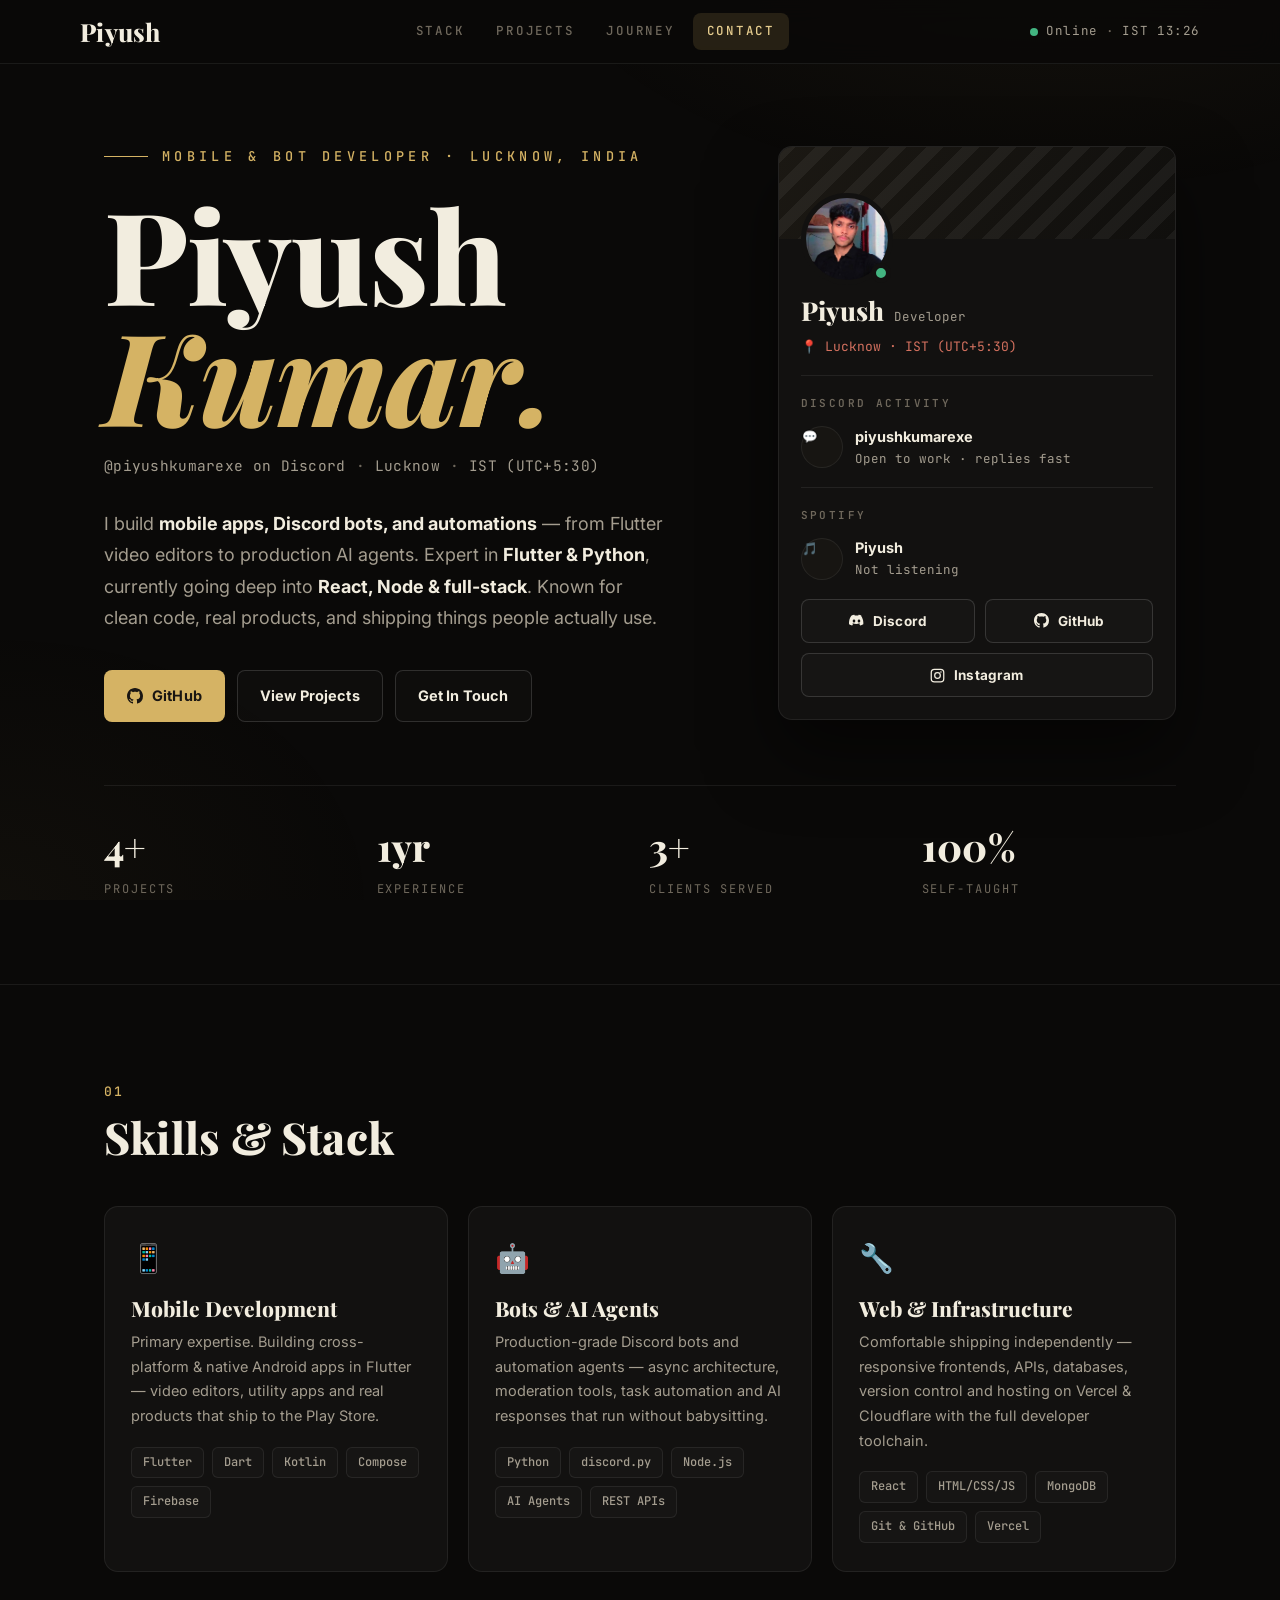
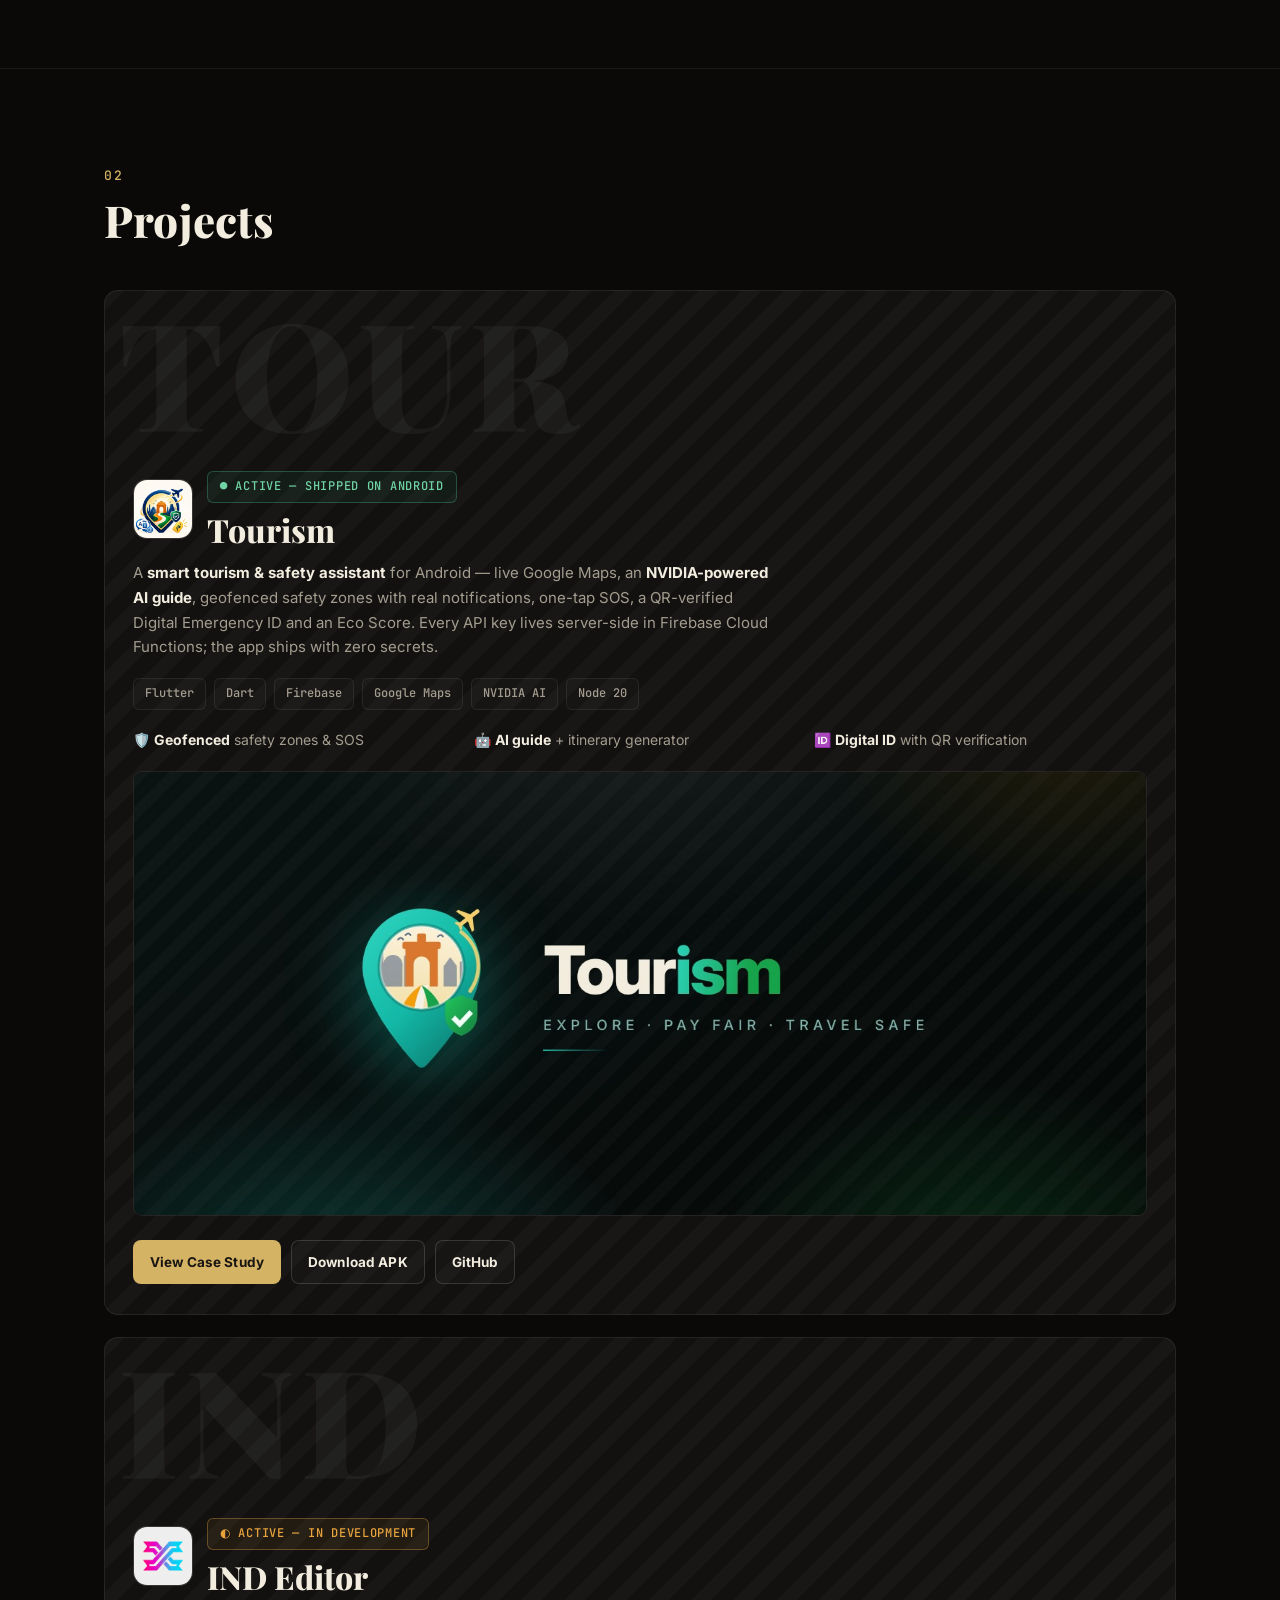
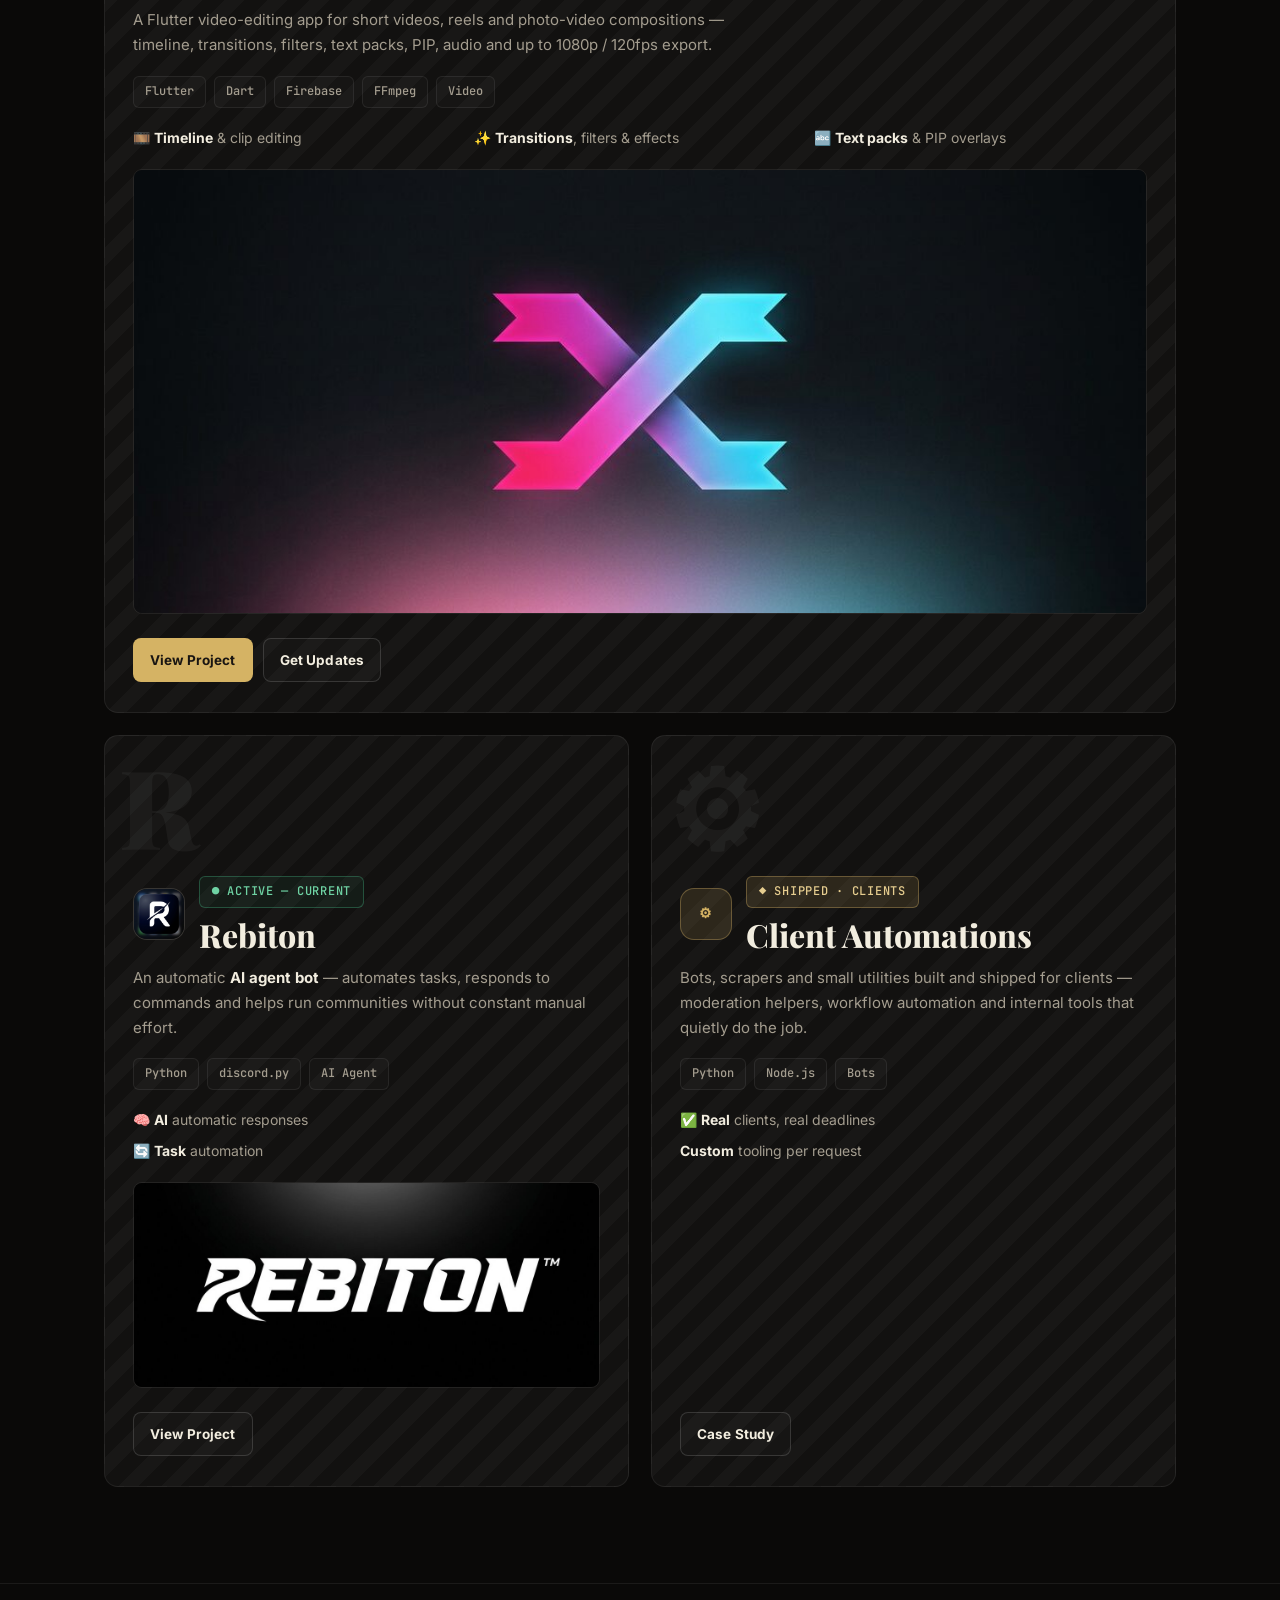
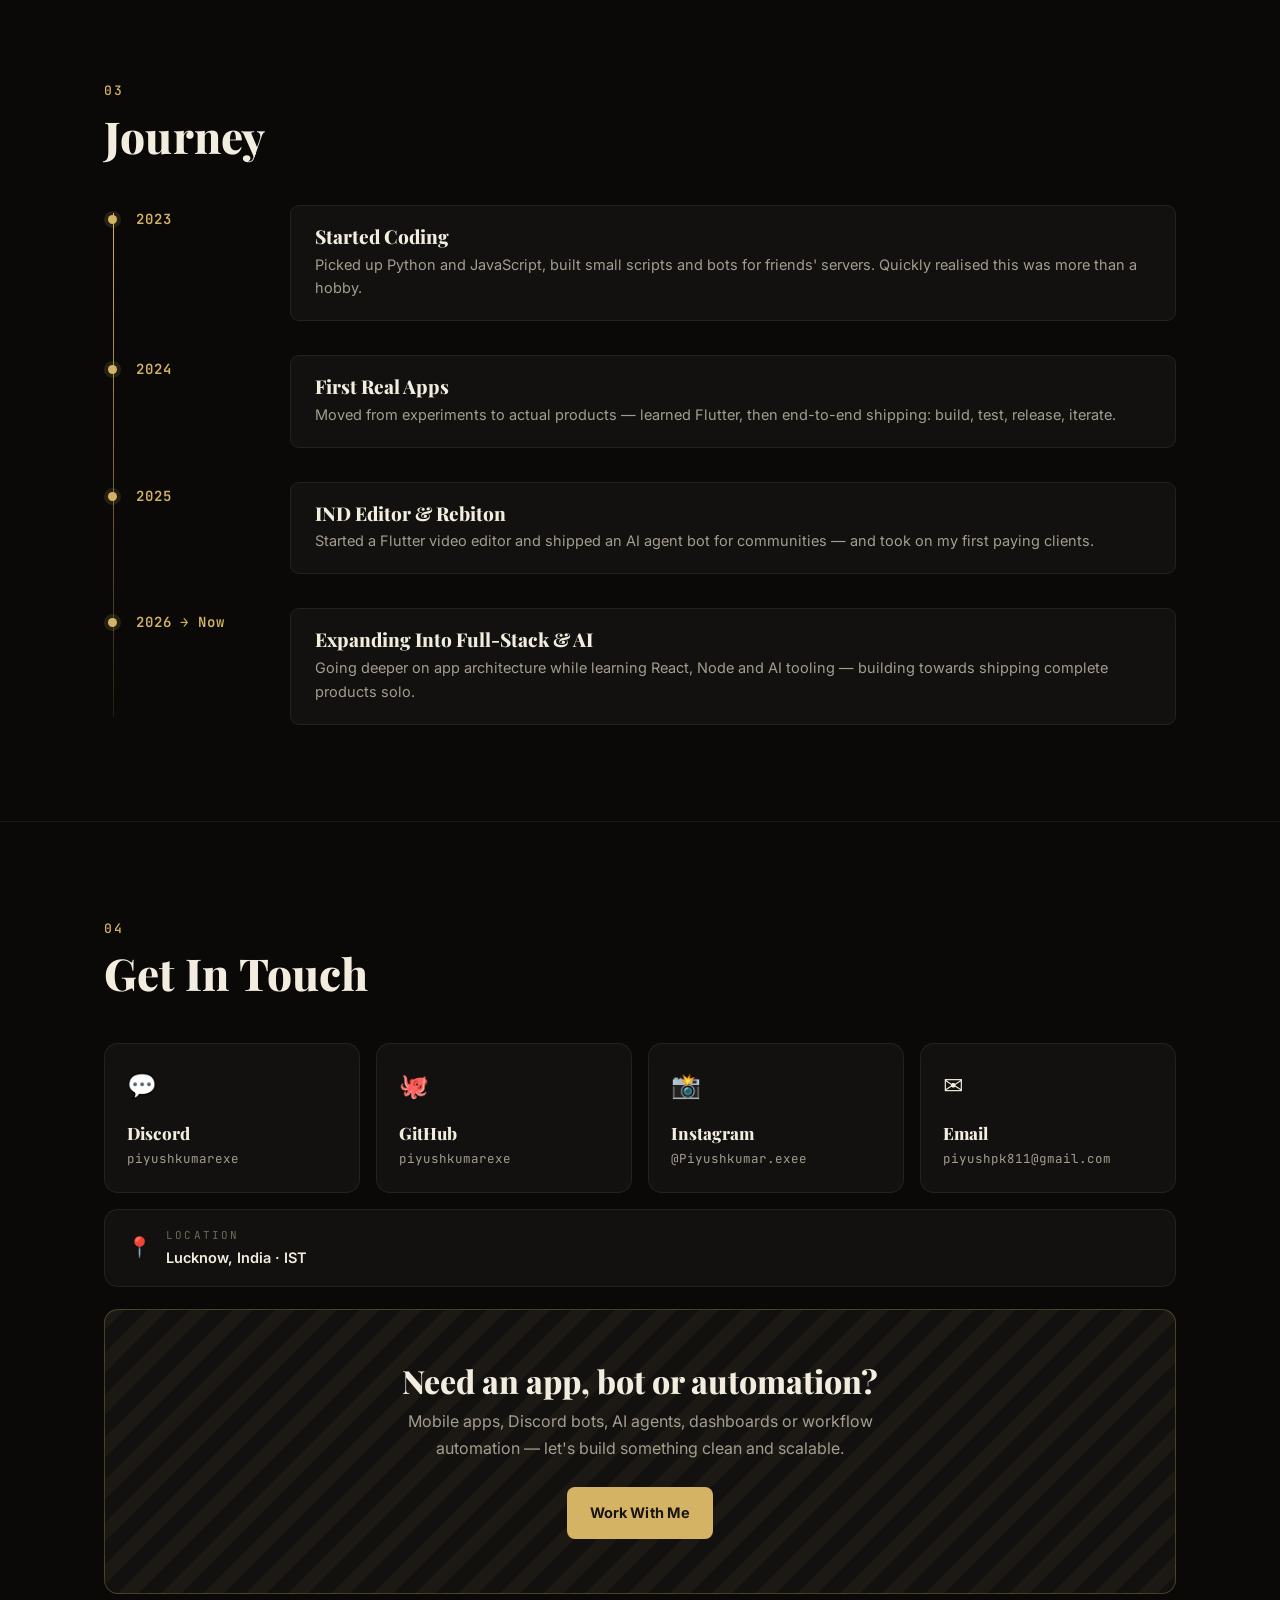
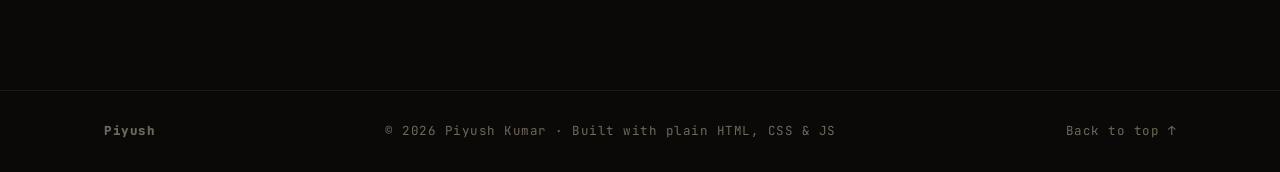
==== commit 50e0c204: "Rename the project from YatraWise to Tourism The app's name is Tourism; YatraWise is gone from every" ====
--- a/index.html
+++ b/index.html
@@ -80,7 +80,7 @@
        LOADER
        ============================================================ -->
   <div class="loader" id="loader" aria-hidden="true">
-    <span class="loader--logo">Piyush&nbsp;<em>_</em>.<em>_</em></span>
+    <span class="loader--logo">Piyush&nbsp;<em>&lt;/&gt;</em></span>
     <div class="loader--bar" aria-hidden="true"><span></span></div>
     <span class="loader--text">Loading portfolio</span>
   </div>
@@ -288,14 +288,14 @@
         <h2 class="section__title">Projects</h2>
 
         <div class="projects">
-          <!-- YatraWise (Tourism) — featured -->
+          <!-- Tourism — featured -->
           <article class="project project--featured">
-            <span class="project__ghost" aria-hidden="true">YW</span>
+            <span class="project__ghost" aria-hidden="true">TOUR</span>
             <div class="project__head">
-              <img class="project__logo" src="assets/yatrawise-logo.png" alt="YatraWise logo" width="60" height="60" loading="lazy" />
+              <img class="project__logo" src="assets/tourism-logo.png" alt="Tourism app logo" width="60" height="60" loading="lazy" />
               <div>
                 <span class="chip chip--green">● Active — Shipped on Android</span>
-                <h3 class="project__title">YatraWise — Tourism</h3>
+                <h3 class="project__title">Tourism</h3>
               </div>
             </div>
             <p class="project__desc">
@@ -313,10 +313,10 @@
               <li>🆔 <b>Digital ID</b> with QR verification</li>
             </ul>
             <figure class="project__media">
-              <img src="assets/yatrawise-banner.jpg" alt="YatraWise — Smart Tourism &amp; Safety Assistant" loading="lazy" />
+              <img src="assets/tourism-banner.jpg" alt="Tourism — Smart Travel &amp; Safety Assistant" loading="lazy" />
             </figure>
             <div class="project__actions">
-              <a class="btn btn--gold btn--sm" href="projects/yatrawise.html">View Case Study</a>
+              <a class="btn btn--gold btn--sm" href="projects/tourism.html">View Case Study</a>
               <a class="btn btn--outline btn--sm" href="https://github.com/piyushkumarexe/travelling/releases/download/apk-latest/yatrawise-arm64-v8a.apk" rel="noopener">Download APK</a>
               <a class="btn btn--outline btn--sm" href="https://github.com/piyushkumarexe/travelling" target="_blank" rel="noopener">GitHub</a>
             </div>
--- a/css/style.css
+++ b/css/style.css
@@ -71,7 +71,11 @@
   font-family: var(--serif); font-size: 40px; font-weight: 800; letter-spacing: 0.01em;
   color: var(--cream);
 }
-.loader--logo em { font-style: normal; color: var(--gold); animation: blink 1s steps(2) infinite; }
+.loader--logo em {
+  font-family: var(--mono); font-style: normal; font-weight: 700;
+  font-size: 0.66em; letter-spacing: -0.02em; vertical-align: 0.1em;
+  color: var(--gold); animation: blink 1s steps(2) infinite;
+}
 .loader--bar { width: 160px; height: 1px; background: var(--line-2); }
 .loader--bar span {
   display: block; width: 0; height: 100%; background: var(--gold);
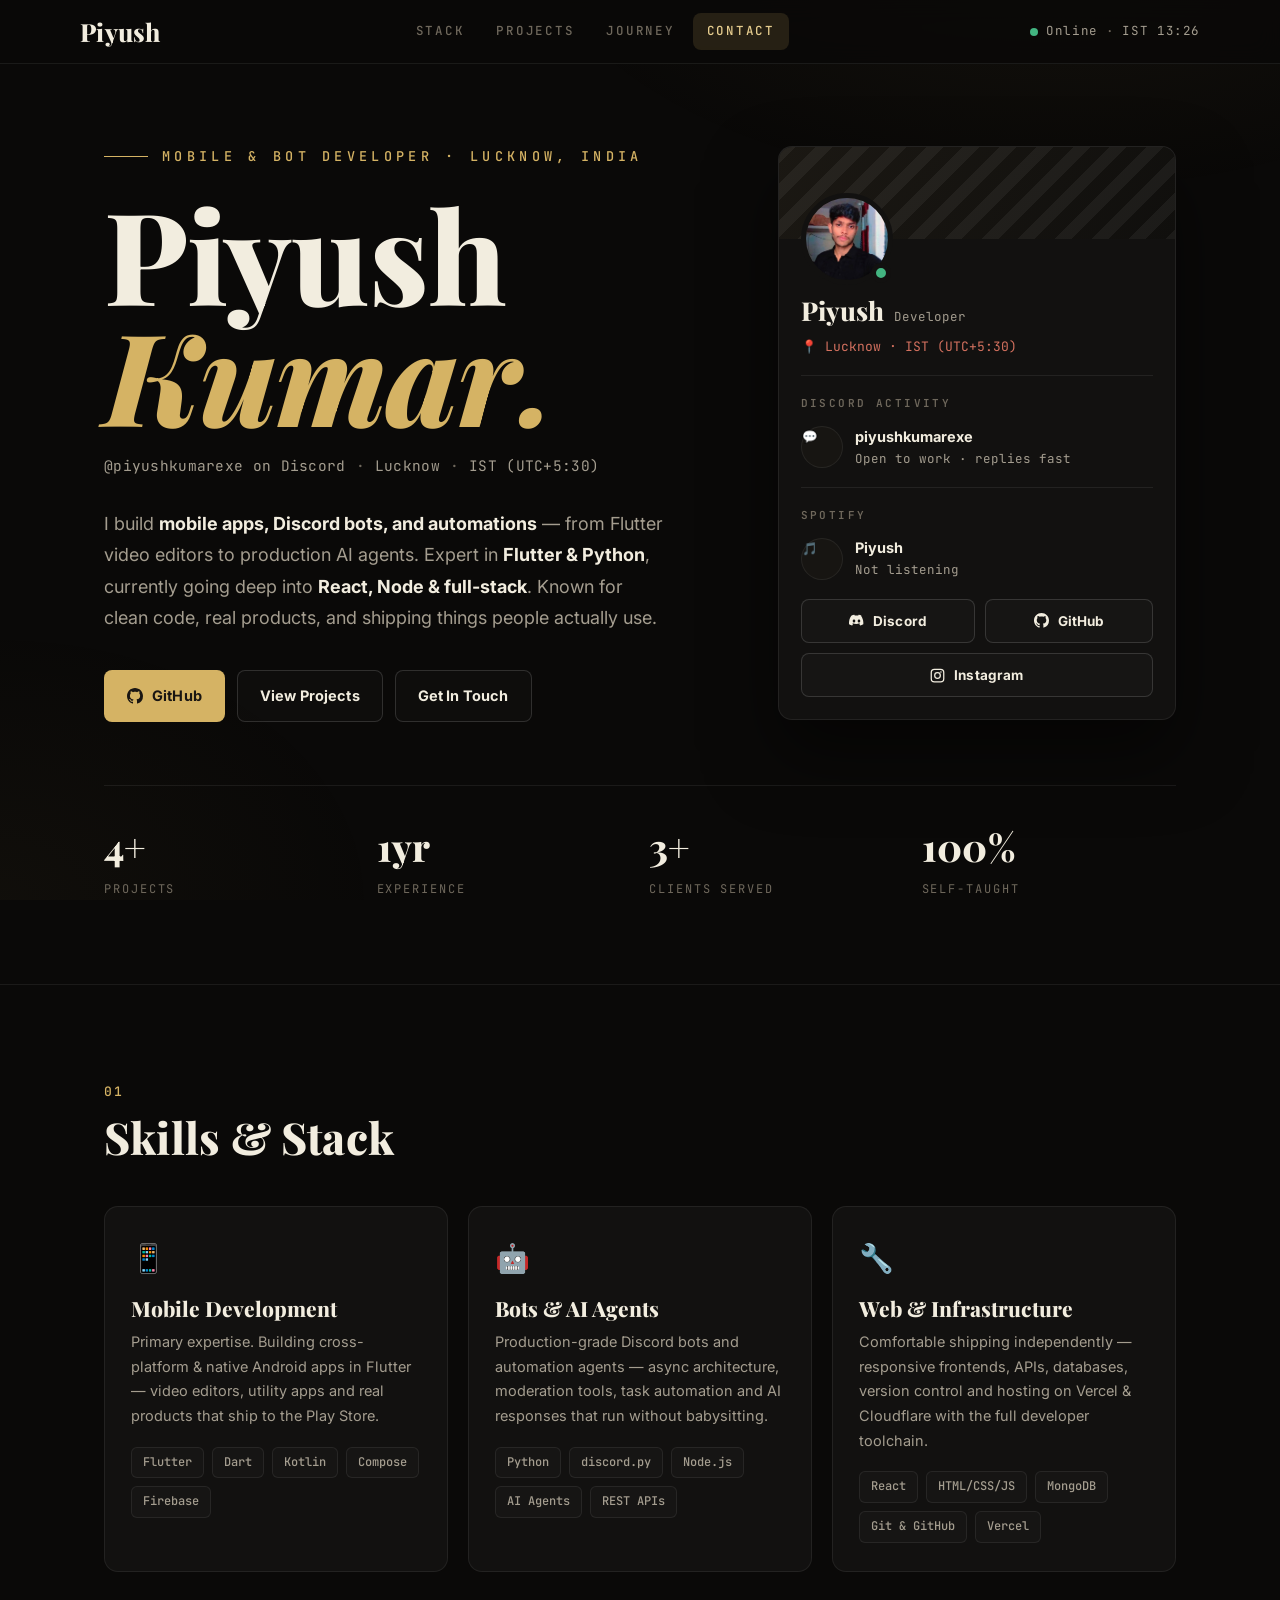
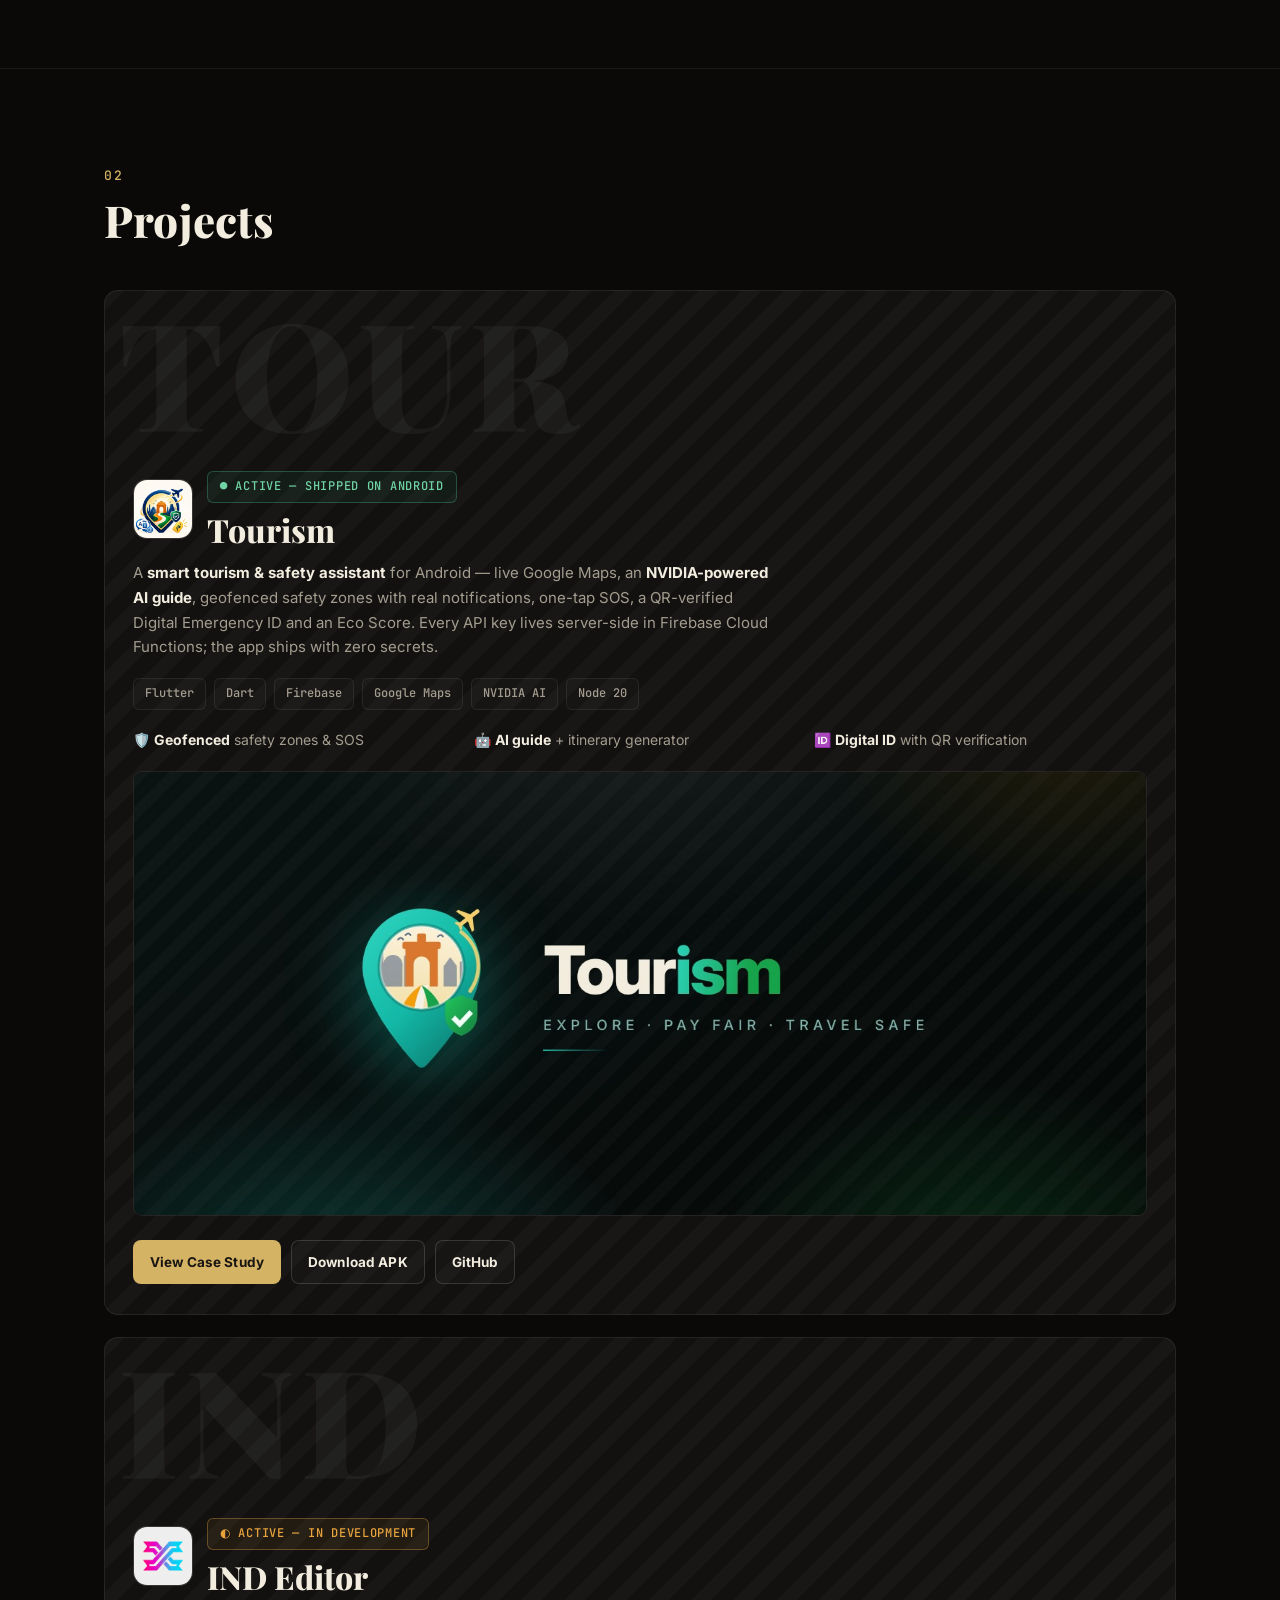
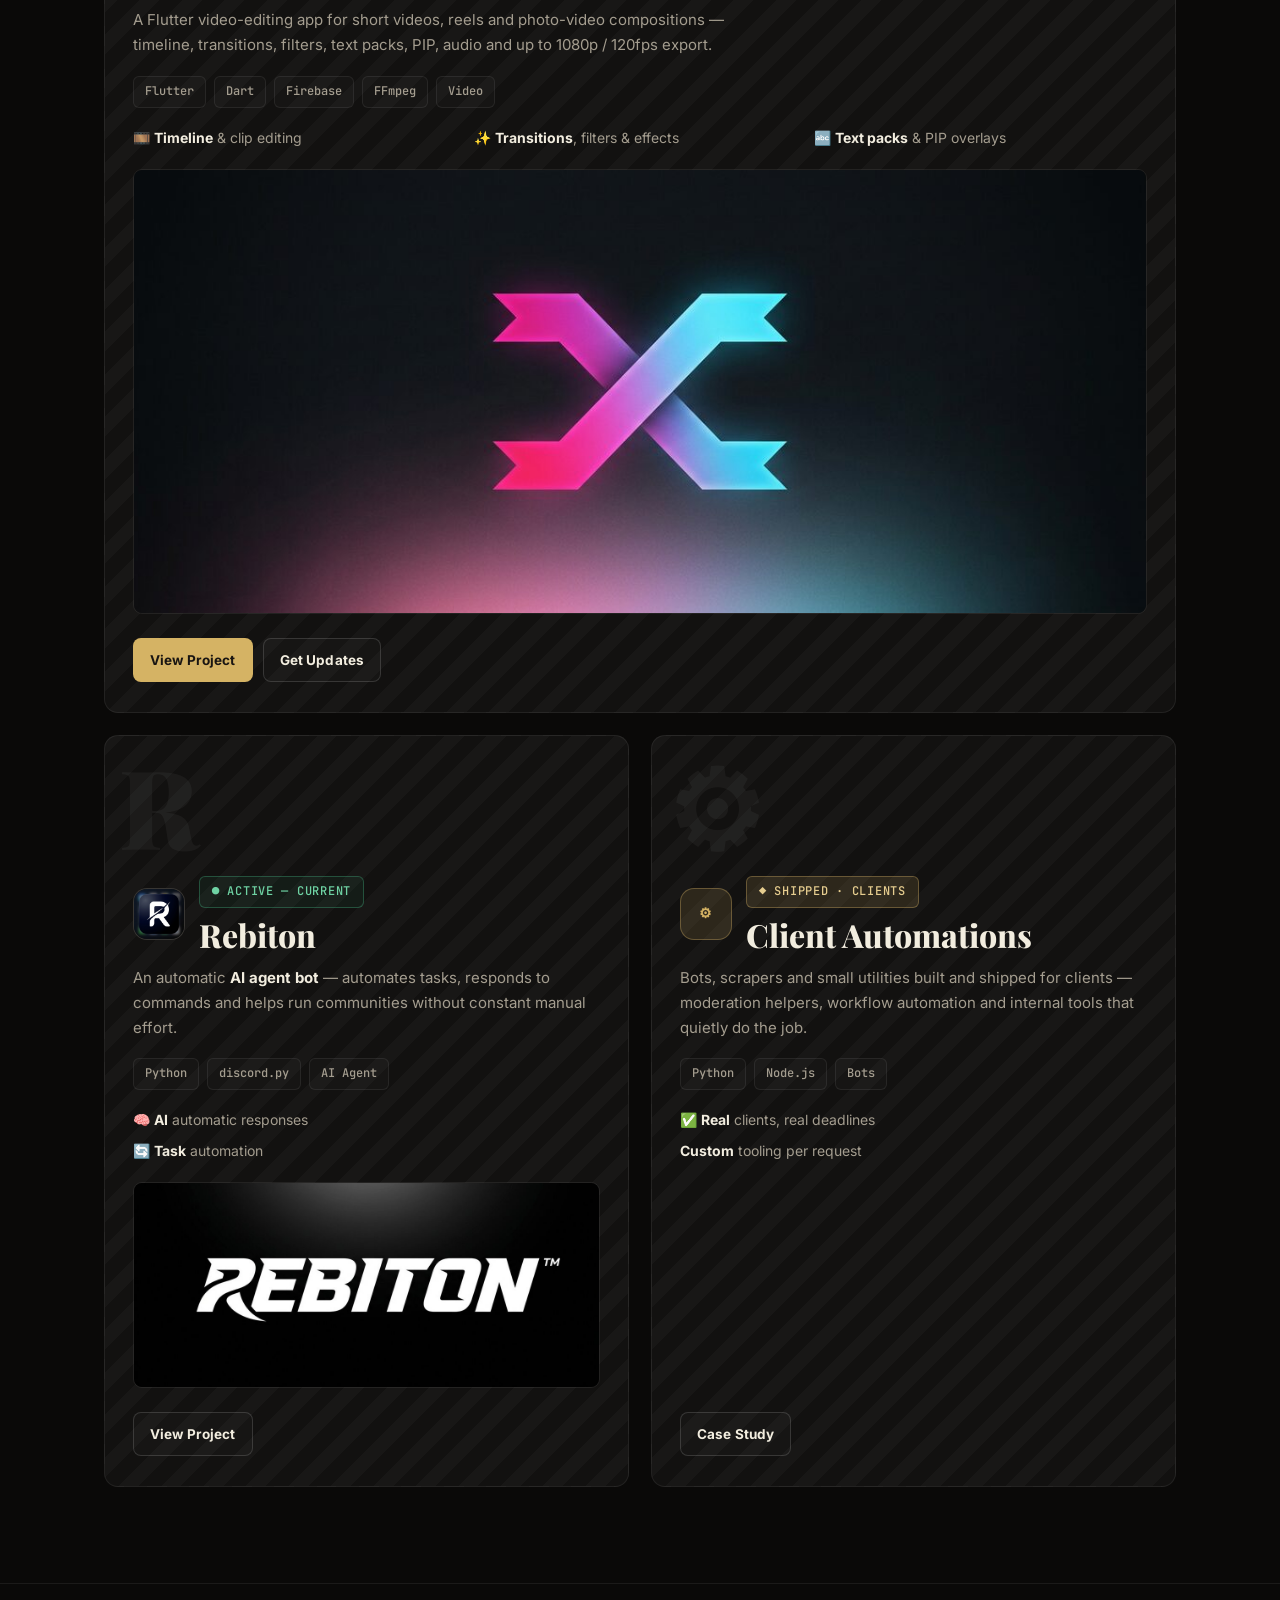
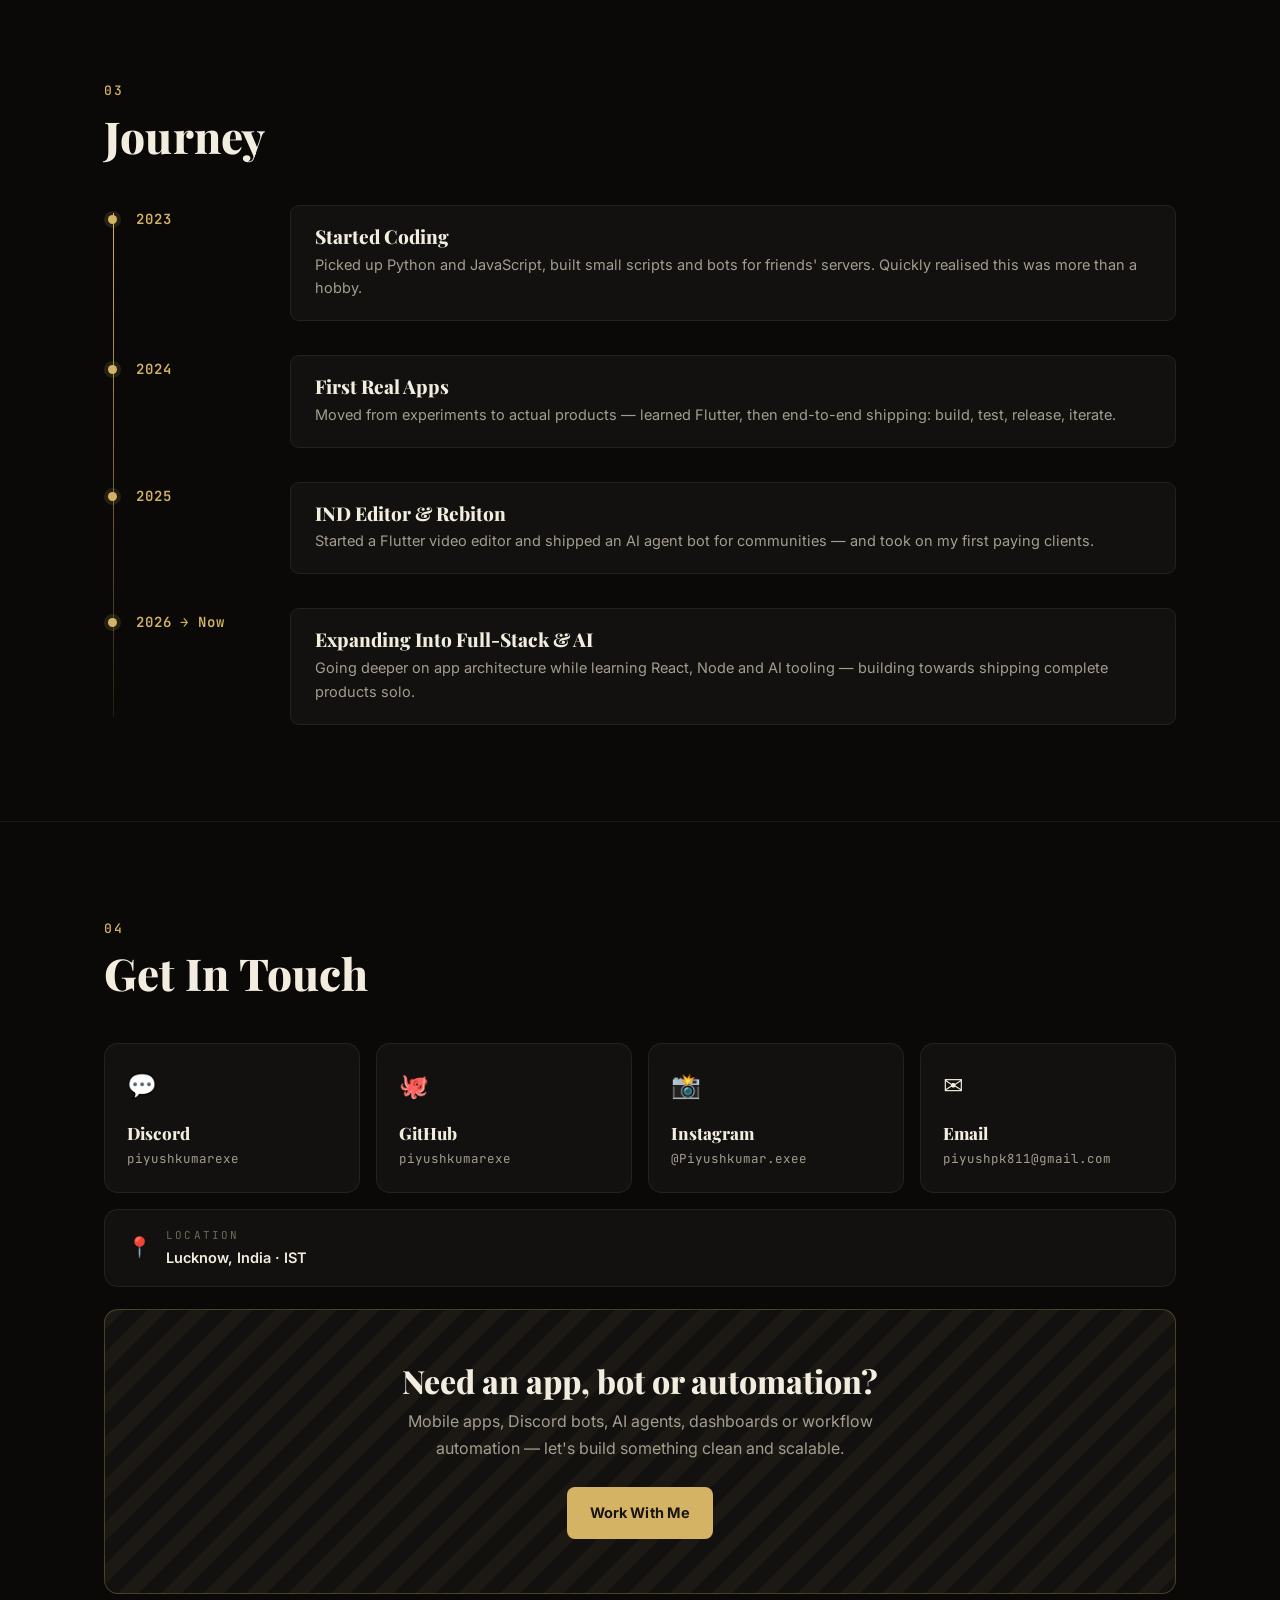
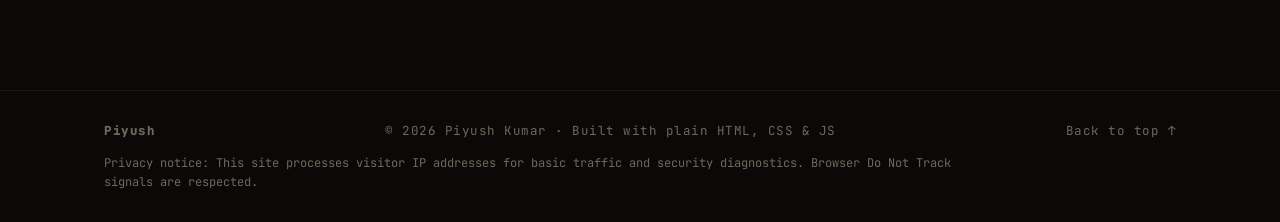
==== commit 0ec6f940: "Add privacy-aware visitor IP diagnostics" ====
--- a/index.html
+++ b/index.html
@@ -505,6 +505,7 @@
       <span class="footer__brand">Piyush</span>
       <span>© 2026 Piyush Kumar · Built with plain HTML, CSS &amp; JS</span>
       <a href="#hero" class="footer__top">Back to top ↑</a>
+      <p class="footer__privacy">Privacy notice: This site processes visitor IP addresses for basic traffic and security diagnostics. Browser Do Not Track signals are respected.</p>
     </div>
   </footer>
 
--- a/css/style.css
+++ b/css/style.css
@@ -402,6 +402,7 @@
 .footer__inner { display: flex; flex-wrap: wrap; align-items: center; justify-content: space-between; gap: 12px; }
 .footer__brand { font-family: var(--serif); font-size: 20px; font-weight: 800; }
 .footer__inner > span, .footer__inner > a { color: var(--dim); font-family: var(--mono); font-size: 12.5px; letter-spacing: 0.04em; }
+.footer__privacy { flex: 1 1 100%; max-width: 900px; margin: 0; color: var(--dim); font-family: var(--mono); font-size: 12px; line-height: 1.6; }
 .footer__top:hover { color: var(--gold-soft); }
 
 /* ---------- Presence status colors (set by js via Lanyard) ---------- */
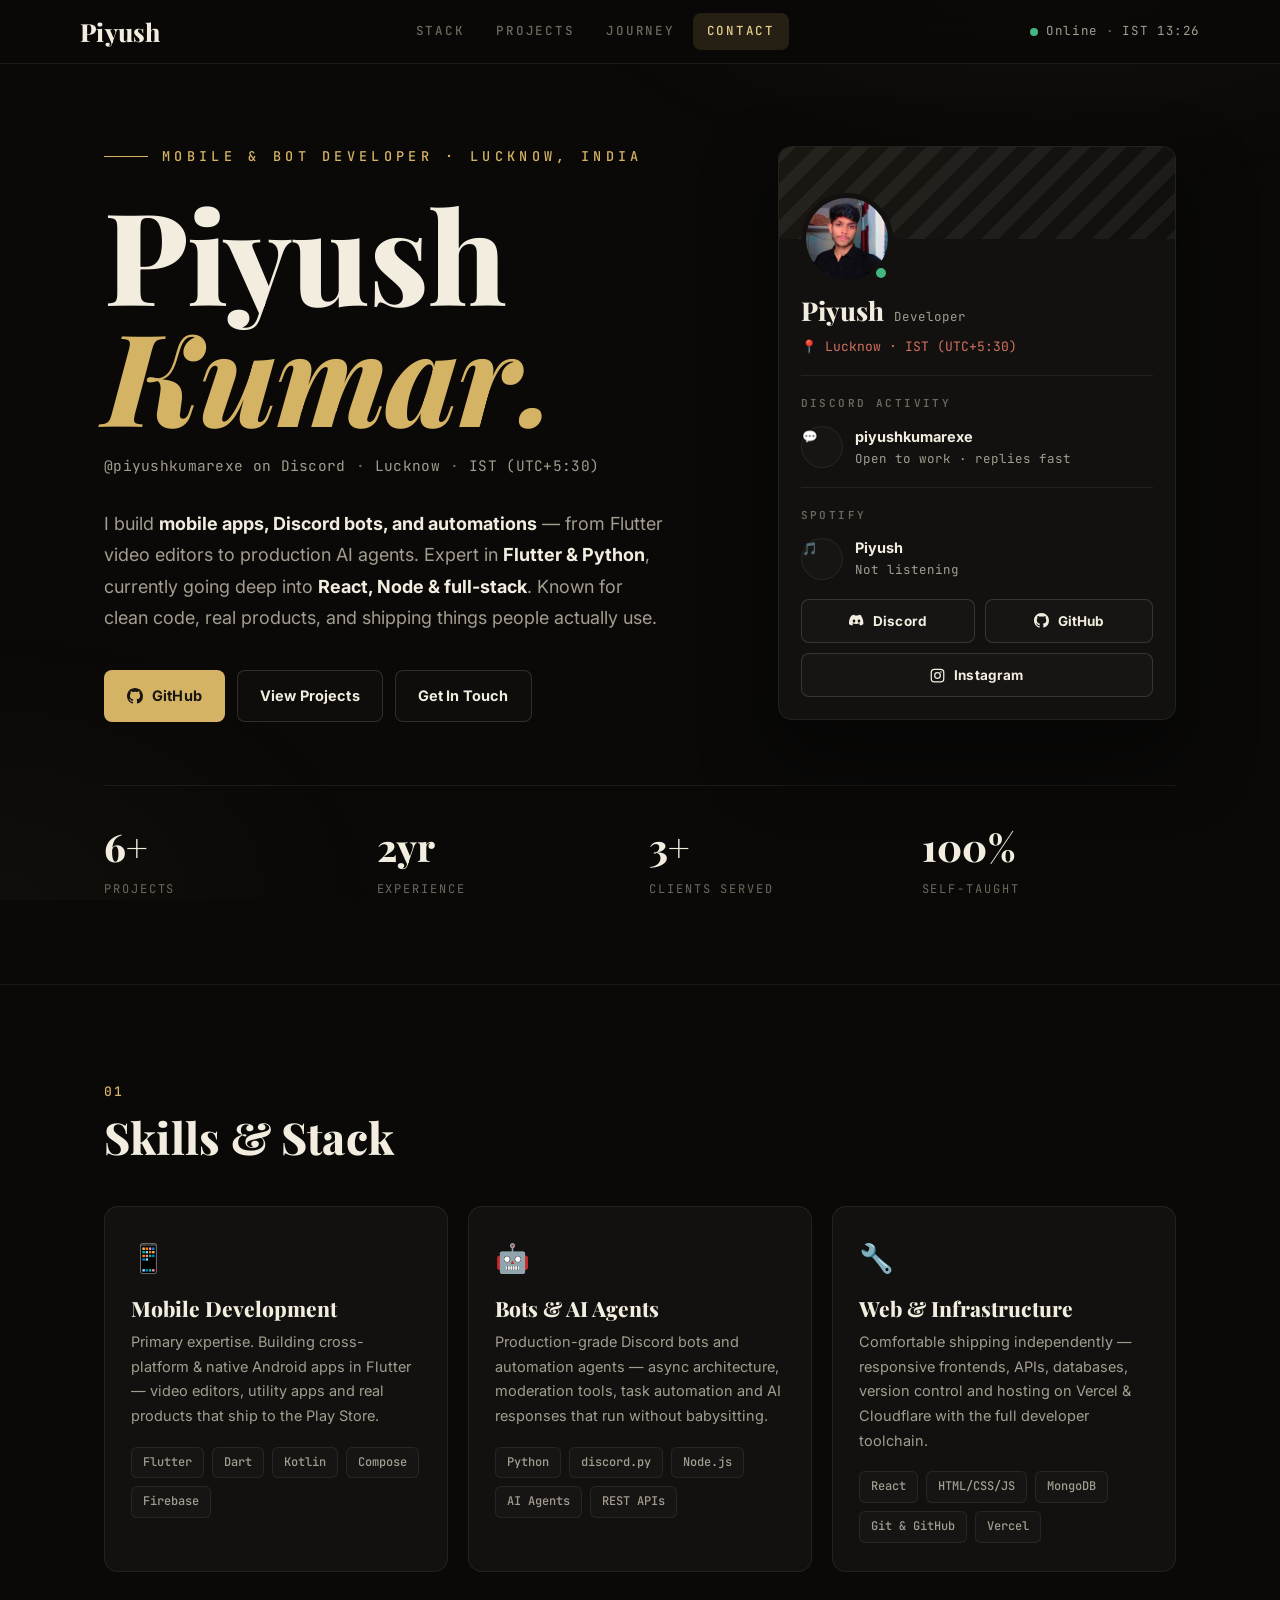
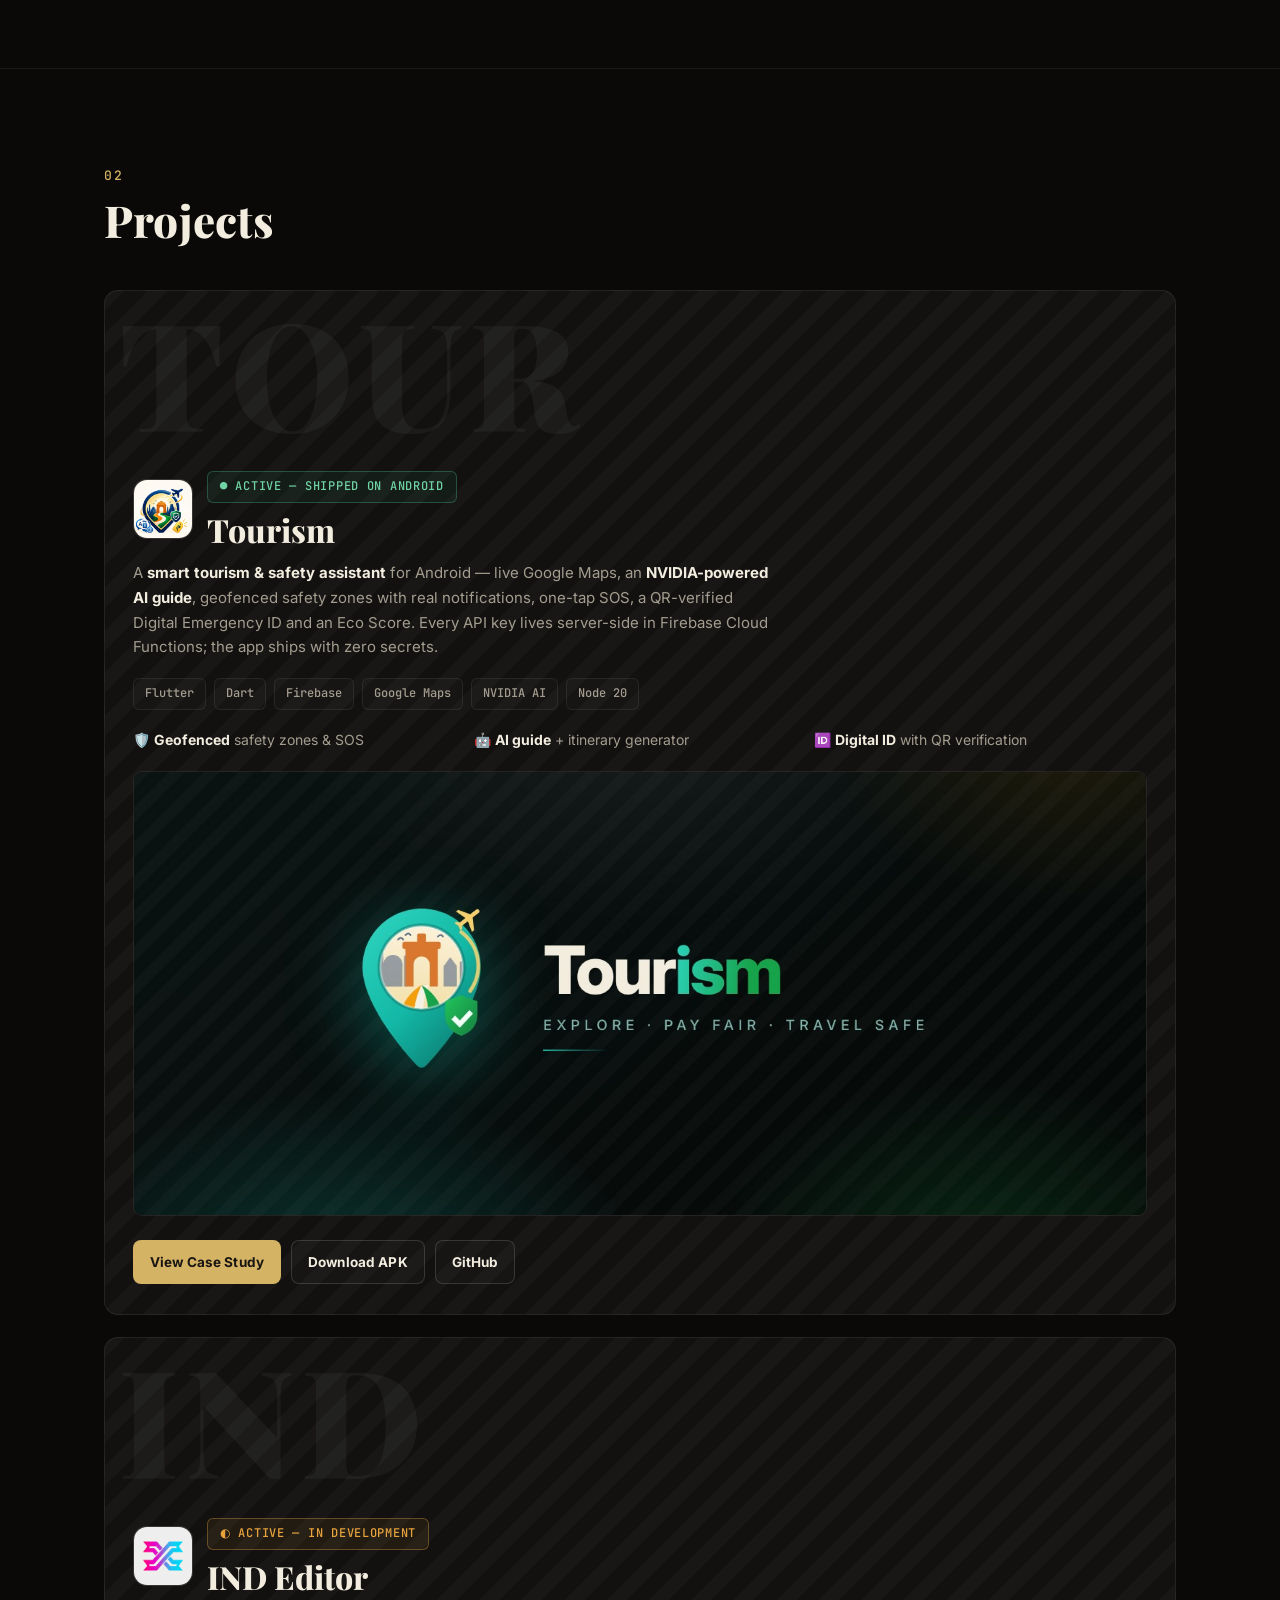
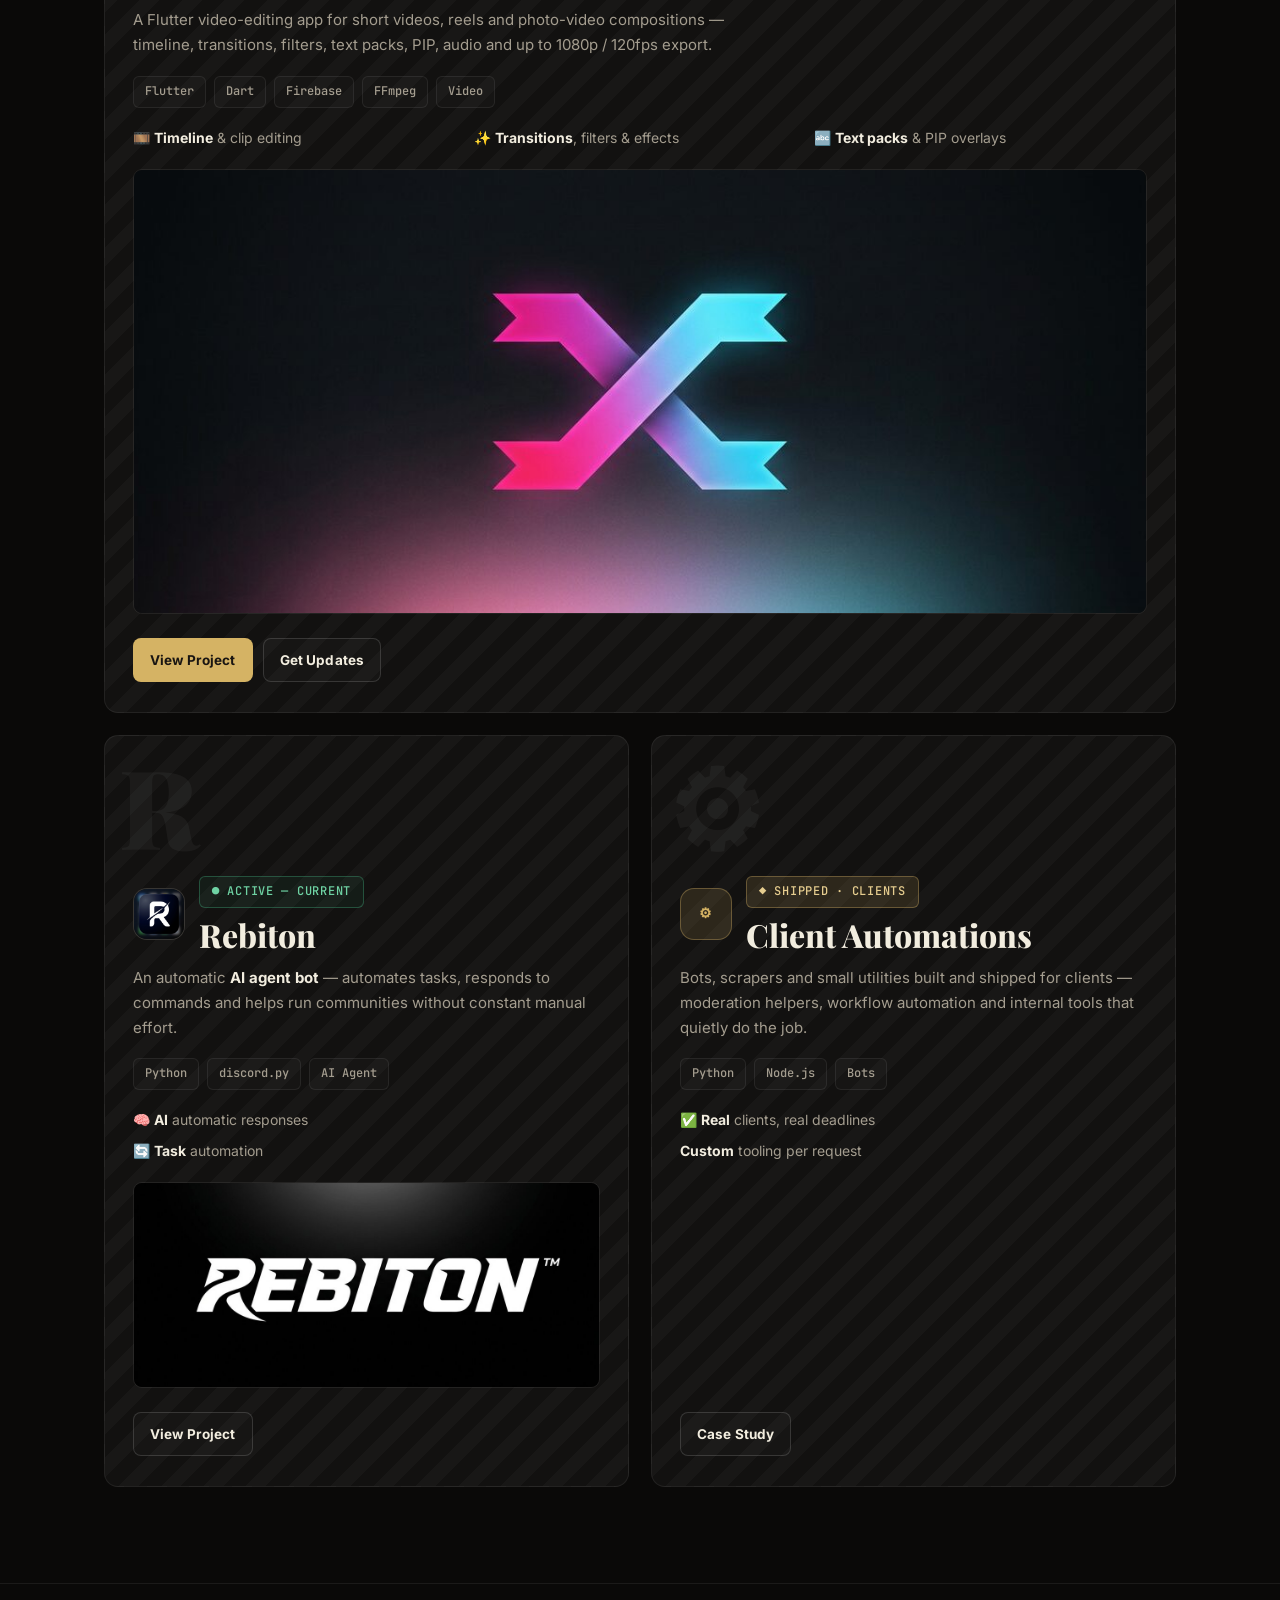
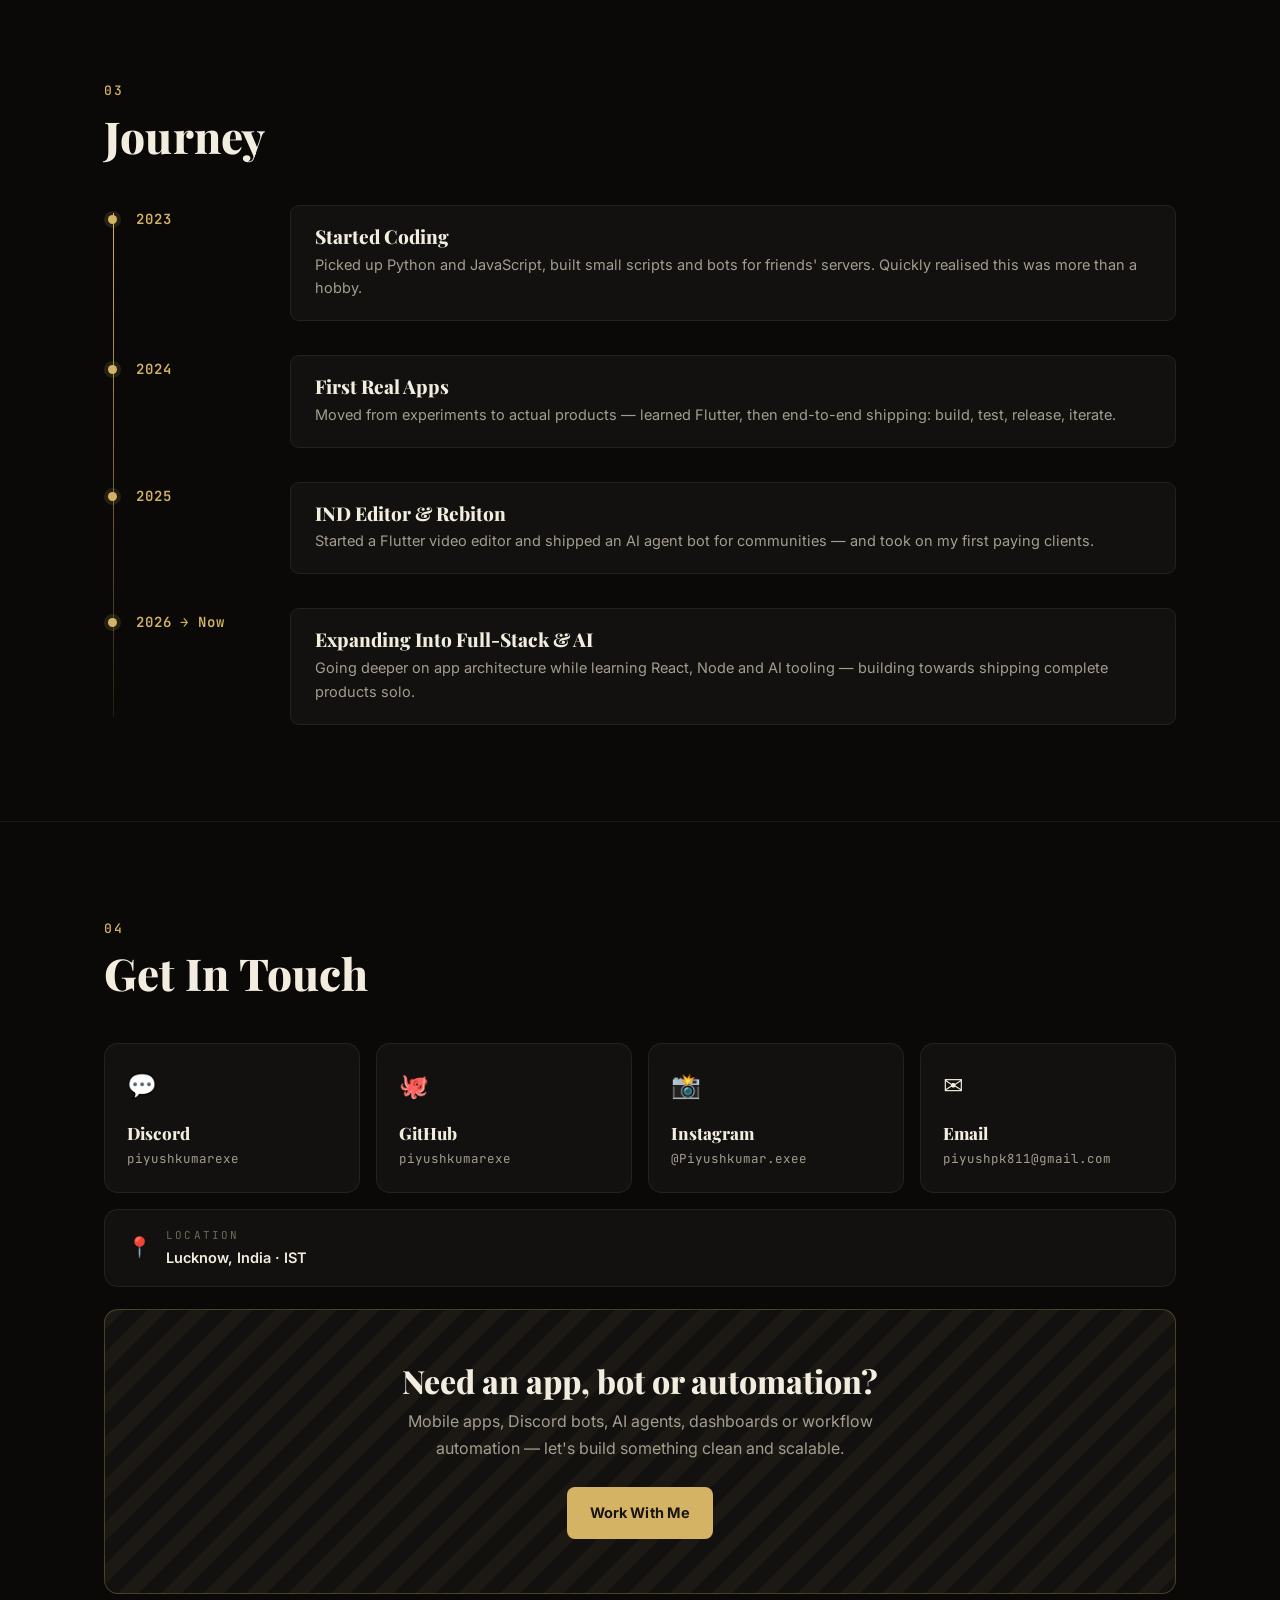
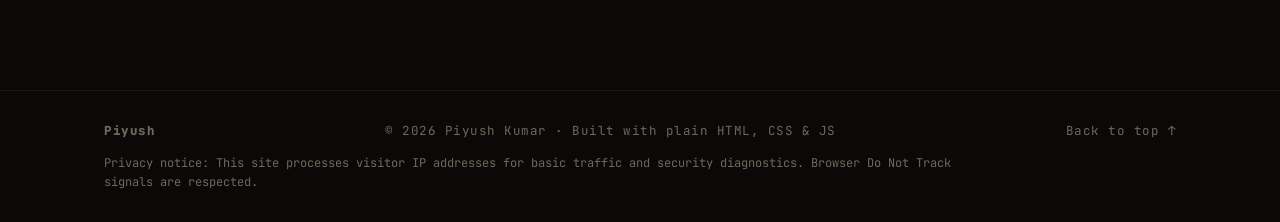
==== commit b7d19892: "Update portfolio stats and search visibility Co-authored-by: arena-agent <297053741+arena-agent@user" ====
--- a/index.html
+++ b/index.html
@@ -3,29 +3,29 @@
 <head>
   <meta charset="UTF-8" />
   <meta name="viewport" content="width=device-width, initial-scale=1.0" />
-  <title>Piyush Kumar — Developer Portfolio | Flutter, Python &amp; AI Bots</title>
-  <meta name="description" content="Piyush Kumar's developer portfolio from Lucknow, India: mobile apps, Discord bots, AI agents and automations built with Flutter, Python and modern web technologies." />
+  <title>Piyush's Portfolio | Piyush Kumar — Flutter &amp; Python Developer</title>
+  <meta name="description" content="Explore Piyush's Portfolio: Piyush Kumar, a developer in Lucknow building Flutter apps, Python Discord bots, AI agents and automations." />
   <meta name="author" content="Piyush Kumar" />
   <meta name="google-site-verification" content="UwdnqpHg-RXXo_1L6gnjUgwiQfBtkjt6ByvAPdy9Iv0" />
   <meta name="robots" content="index, follow, max-image-preview:large, max-snippet:-1, max-video-preview:-1" />
   <meta name="theme-color" content="#0a0908" />
-  <link rel="canonical" href="https://piyushsdevportfolio.vercel.app/" />
+  <link rel="canonical" href="https://www.piyushsdevportfolio.dev/" />
   <!-- Open Graph / social sharing -->
-  <meta property="og:title" content="Piyush Kumar — Developer Portfolio" />
+  <meta property="og:title" content="Piyush's Portfolio | Piyush Kumar — Developer" />
   <meta property="og:description" content="Mobile apps, Discord bots, AI agents and automations by Piyush Kumar." />
   <meta property="og:type" content="website" />
-  <meta property="og:url" content="https://piyushsdevportfolio.vercel.app/" />
-  <meta property="og:site_name" content="Piyush Kumar Portfolio" />
+  <meta property="og:url" content="https://www.piyushsdevportfolio.dev/" />
+  <meta property="og:site_name" content="Piyush's Portfolio" />
   <meta property="og:locale" content="en_IN" />
-  <meta property="og:image" content="https://piyushsdevportfolio.vercel.app/assets/piyush-photo.png" />
+  <meta property="og:image" content="https://www.piyushsdevportfolio.dev/assets/piyush-photo.png" />
   <meta property="og:image:alt" content="Piyush Kumar — developer portfolio" />
   <meta property="og:image:type" content="image/png" />
   <meta property="og:image:width" content="726" />
   <meta property="og:image:height" content="760" />
   <meta name="twitter:card" content="summary_large_image" />
-  <meta name="twitter:title" content="Piyush Kumar — Developer Portfolio" />
+  <meta name="twitter:title" content="Piyush's Portfolio | Piyush Kumar — Developer" />
   <meta name="twitter:description" content="Mobile apps, Discord bots, AI agents and automations by Piyush Kumar." />
-  <meta name="twitter:image" content="https://piyushsdevportfolio.vercel.app/assets/piyush-photo.png" />
+  <meta name="twitter:image" content="https://www.piyushsdevportfolio.dev/assets/piyush-photo.png" />
   <meta name="twitter:image:alt" content="Piyush Kumar — developer portfolio" />
   <!-- Structured data for the person and the portfolio website -->
   <script type="application/ld+json">
@@ -34,10 +34,10 @@
     "@graph": [
       {
         "@type": "Person",
-        "@id": "https://piyushsdevportfolio.vercel.app/#piyush-kumar",
+        "@id": "https://www.piyushsdevportfolio.dev/#piyush-kumar",
         "name": "Piyush Kumar",
-        "url": "https://piyushsdevportfolio.vercel.app/",
-        "image": "https://piyushsdevportfolio.vercel.app/assets/piyush-photo.png",
+        "url": "https://www.piyushsdevportfolio.dev/",
+        "image": "https://www.piyushsdevportfolio.dev/assets/piyush-photo.png",
         "jobTitle": "Coder and Developer",
         "description": "Developer from Lucknow building mobile apps, Discord bots, AI agents and automations.",
         "address": {
@@ -54,25 +54,28 @@
       },
       {
         "@type": "WebSite",
-        "@id": "https://piyushsdevportfolio.vercel.app/#website",
-        "url": "https://piyushsdevportfolio.vercel.app/",
-        "name": "Piyush Kumar Developer Portfolio",
+        "@id": "https://www.piyushsdevportfolio.dev/#website",
+        "url": "https://www.piyushsdevportfolio.dev/",
+        "name": "Piyush's Portfolio",
+        "alternateName": "Piyush Kumar Developer Portfolio",
         "description": "The official developer portfolio of Piyush Kumar.",
         "inLanguage": "en-IN",
-        "publisher": { "@id": "https://piyushsdevportfolio.vercel.app/#piyush-kumar" }
+        "publisher": { "@id": "https://www.piyushsdevportfolio.dev/#piyush-kumar" }
       }
     ]
   }
   </script>
 
-  <!-- Favicon (inline SVG) -->
-  <link rel="icon" href="data:image/svg+xml,%3Csvg xmlns='http://www.w3.org/2000/svg' viewBox='0 0 64 64'%3E%3Crect width='64' height='64' rx='14' fill='%230a0908'/%3E%3Ctext x='32' y='44' font-family='Georgia,serif' font-weight='800' font-size='30' fill='%23d5b364' text-anchor='middle'%3EP%3C/text%3E%3C/svg%3E" />
+  <!-- Crawlable, stable favicon URL -->
+  <link rel="icon" href="/assets/favicon.svg" type="image/svg+xml" sizes="any" />
+  <link rel="icon" href="/assets/favicon.png" type="image/png" sizes="48x48" />
 
   <!-- Fonts: Playfair Display (serif display) + Inter (body) + JetBrains Mono (labels) -->
   <link rel="preconnect" href="https://fonts.googleapis.com" />
   <link rel="preconnect" href="https://fonts.gstatic.com" crossorigin />
   <link href="https://fonts.googleapis.com/css2?family=Playfair+Display:ital,wght@0,500;0,700;0,800;0,900;1,700;1,800&family=Inter:wght@400;500;600;700;800&family=JetBrains+Mono:ital,wght@0,400;0,500;0,600;1,400&display=swap" rel="stylesheet" />
 
+  <noscript><style>.loader { display: none; }</style></noscript>
   <link rel="stylesheet" href="css/style.css" />
 </head>
 <body>
@@ -218,11 +221,11 @@
       <div class="container">
         <div class="stats" role="list" aria-label="Numbers">
           <div class="stat" role="listitem">
-            <b class="stat__num" data-target="4" data-suffix="+">4+</b>
+            <b class="stat__num" data-target="6" data-suffix="+">6+</b>
             <span class="stat__label">Projects</span>
           </div>
           <div class="stat" role="listitem">
-            <b class="stat__num" data-target="1" data-suffix="yr">1yr</b>
+            <b class="stat__num" data-target="2" data-suffix="yr">2yr</b>
             <span class="stat__label">Experience</span>
           </div>
           <div class="stat" role="listitem">
@@ -316,7 +319,7 @@
               <img src="assets/tourism-banner.jpg" alt="Tourism — Smart Travel &amp; Safety Assistant" loading="lazy" />
             </figure>
             <div class="project__actions">
-              <a class="btn btn--gold btn--sm" href="projects/tourism.html">View Case Study</a>
+              <a class="btn btn--gold btn--sm" href="/projects/tourism">View Case Study</a>
               <a class="btn btn--outline btn--sm" href="https://github.com/piyushkumarexe/travelling/releases/download/apk-latest/yatrawise-arm64-v8a.apk" rel="noopener">Download APK</a>
               <a class="btn btn--outline btn--sm" href="https://github.com/piyushkumarexe/travelling" target="_blank" rel="noopener">GitHub</a>
             </div>
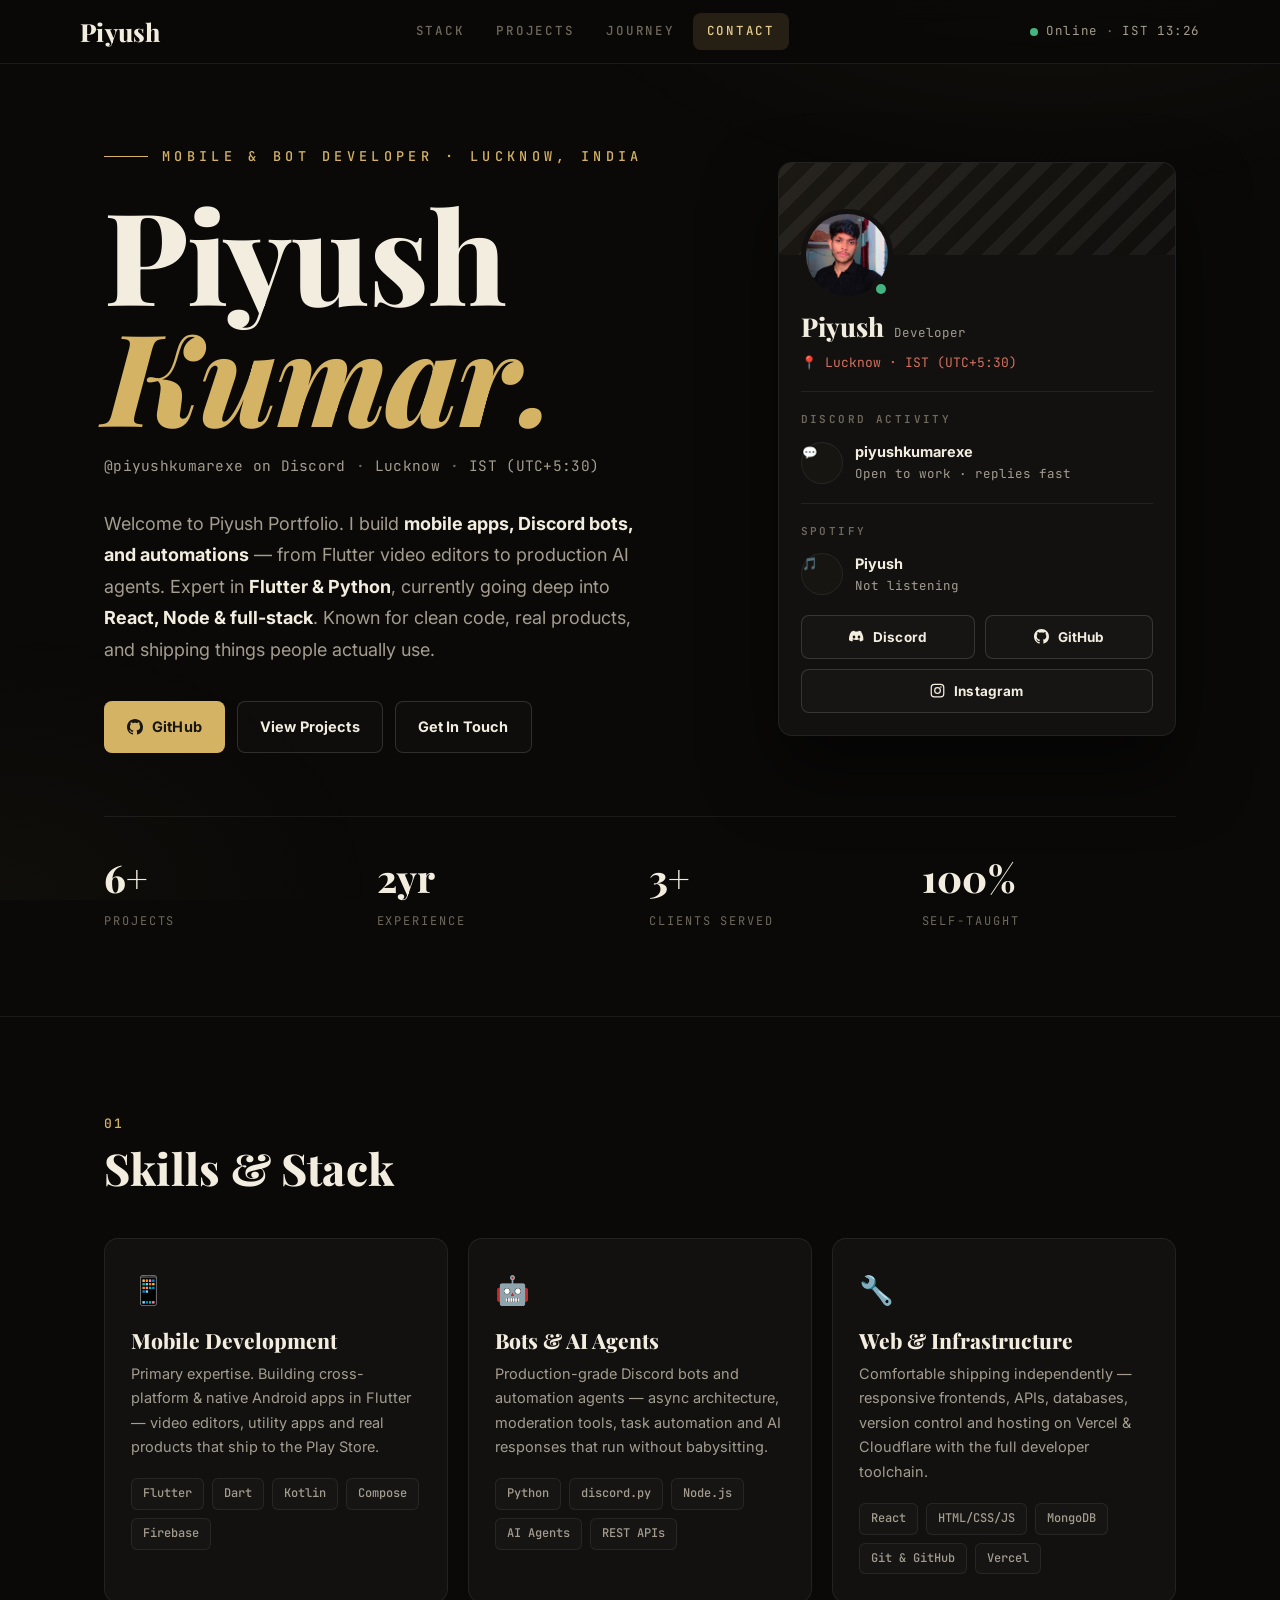
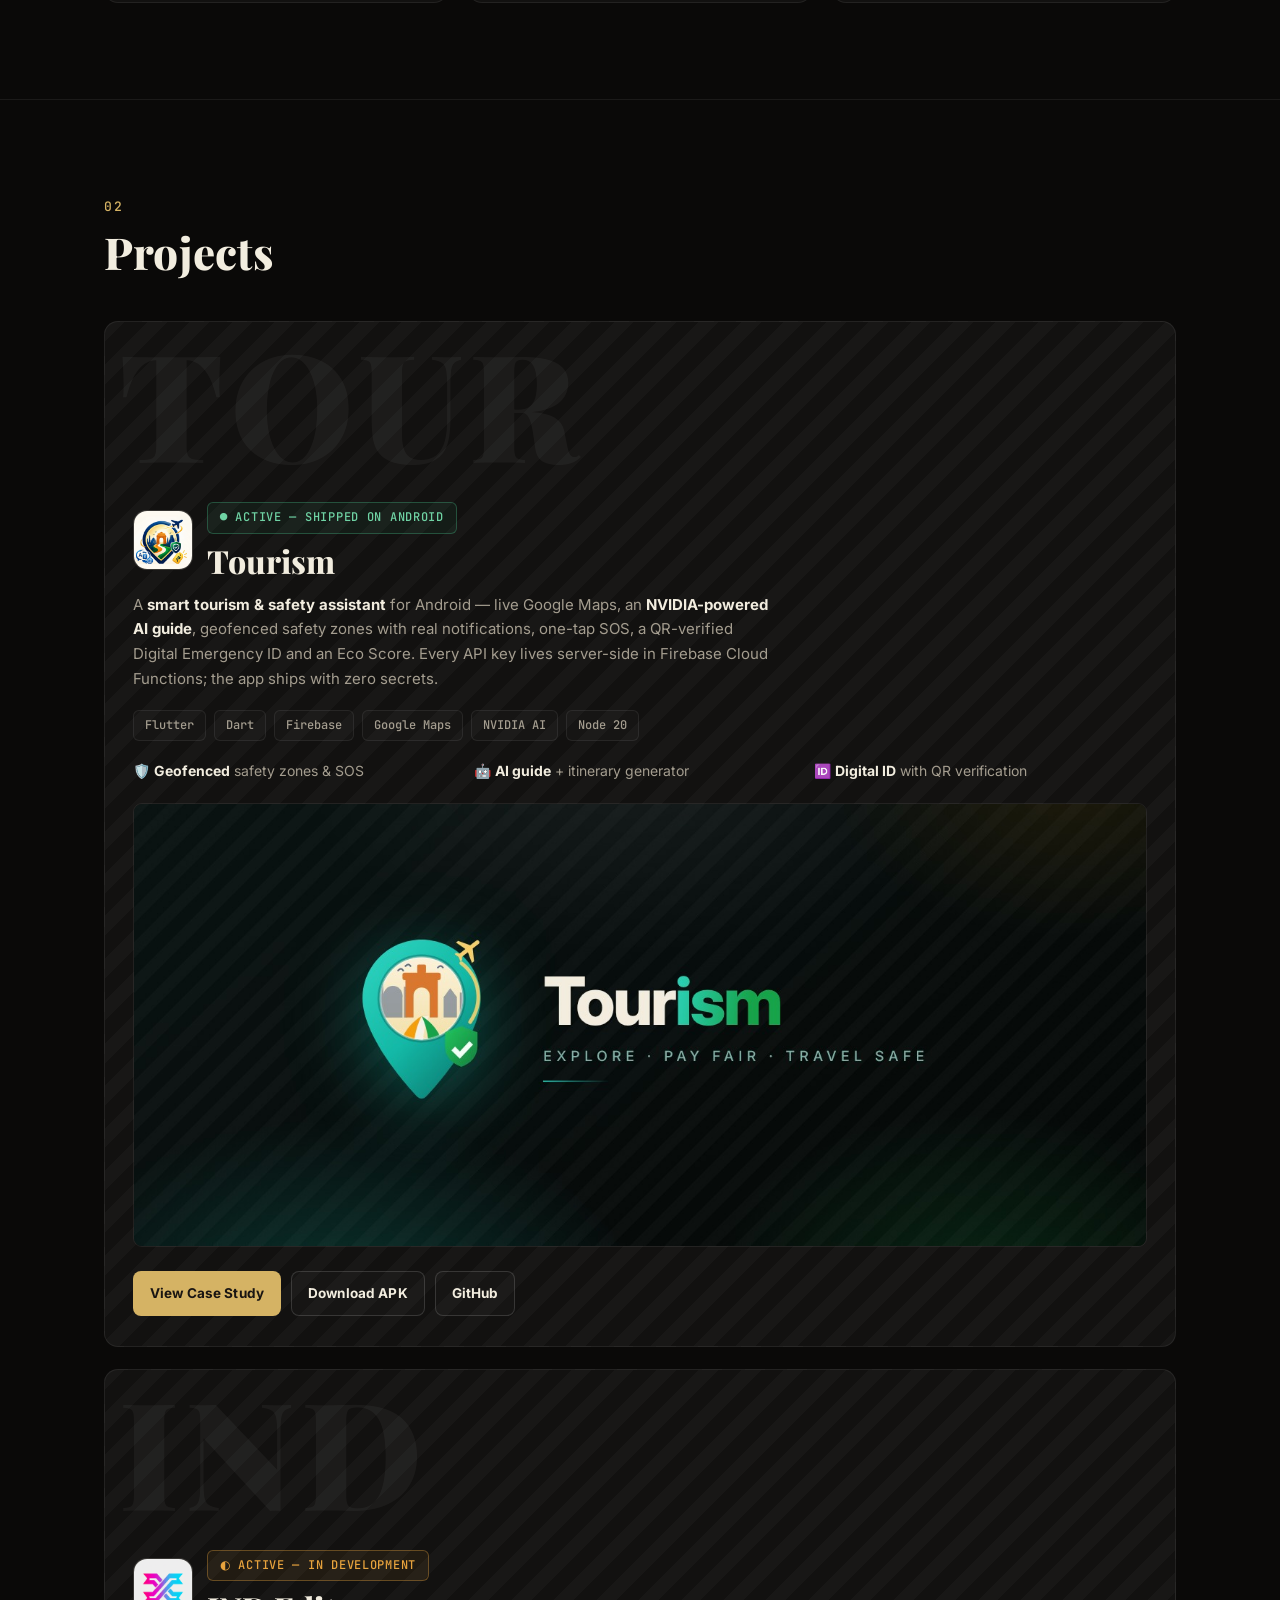
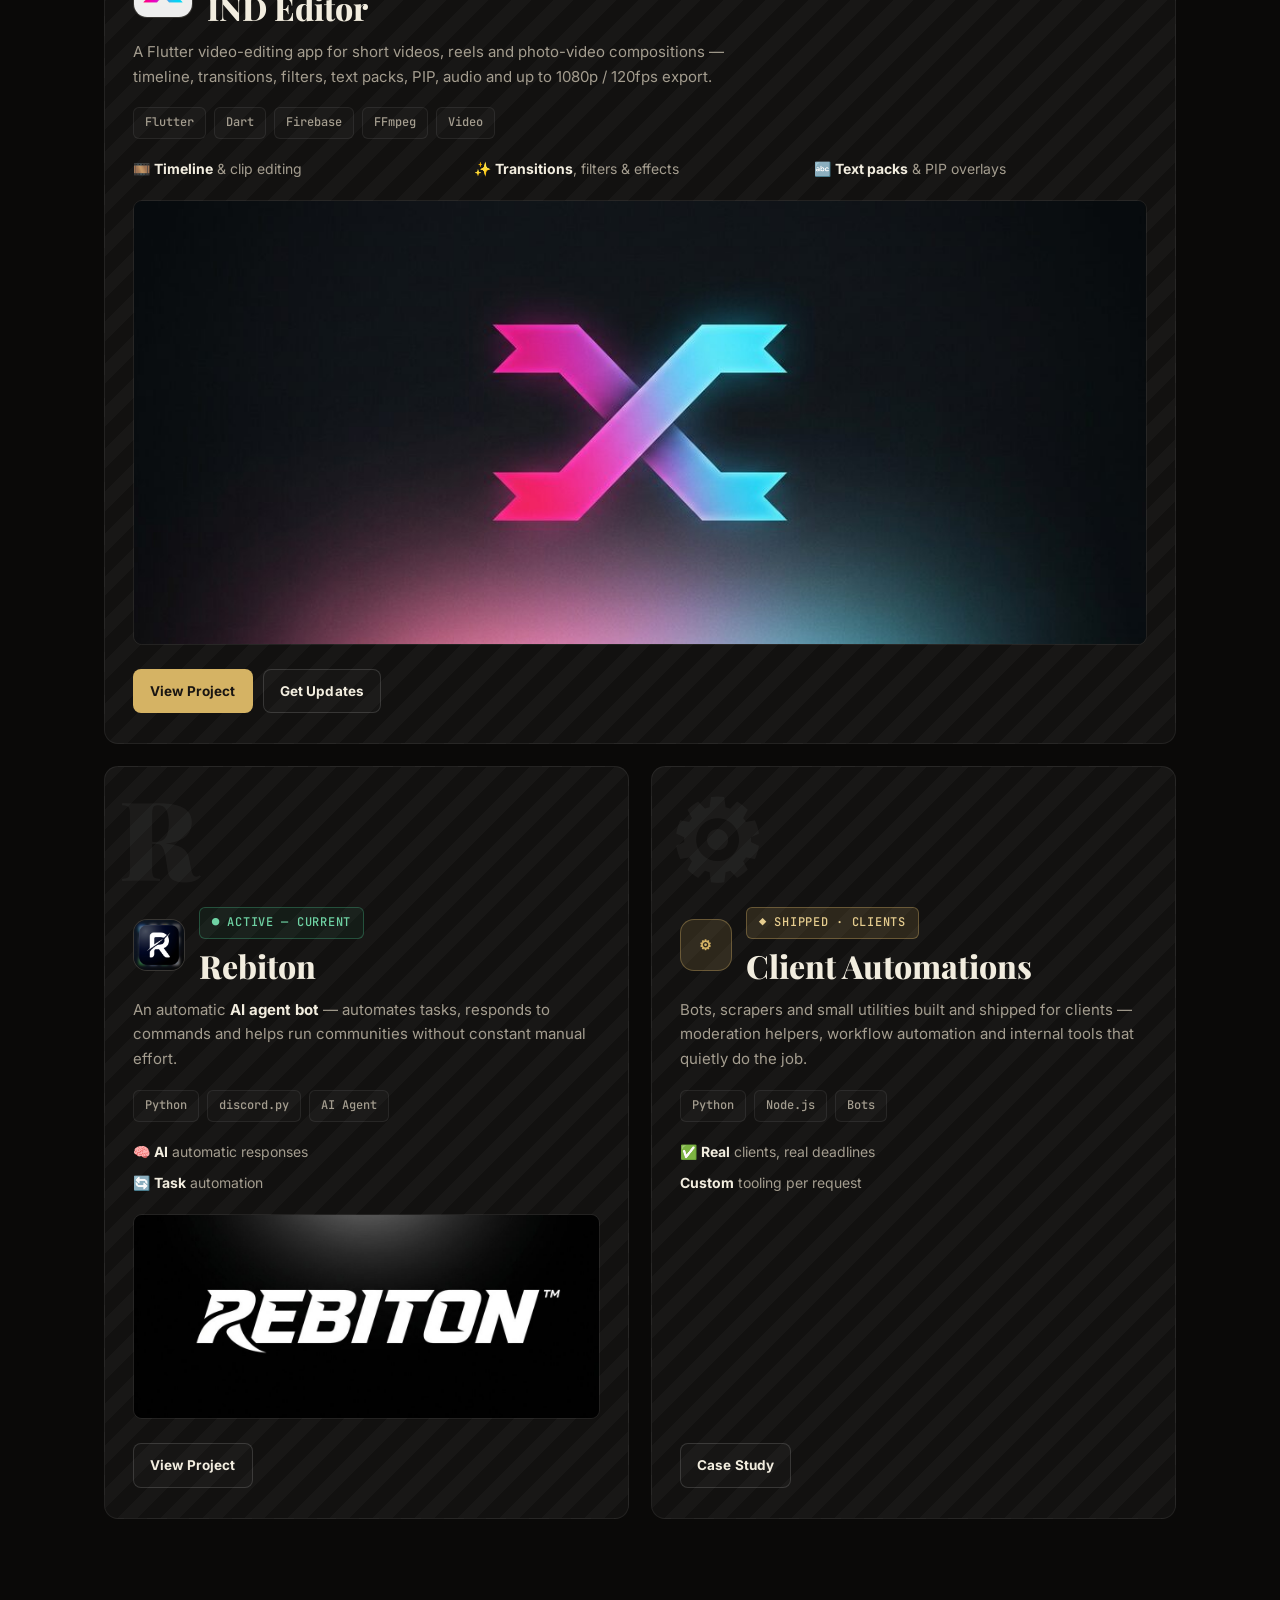
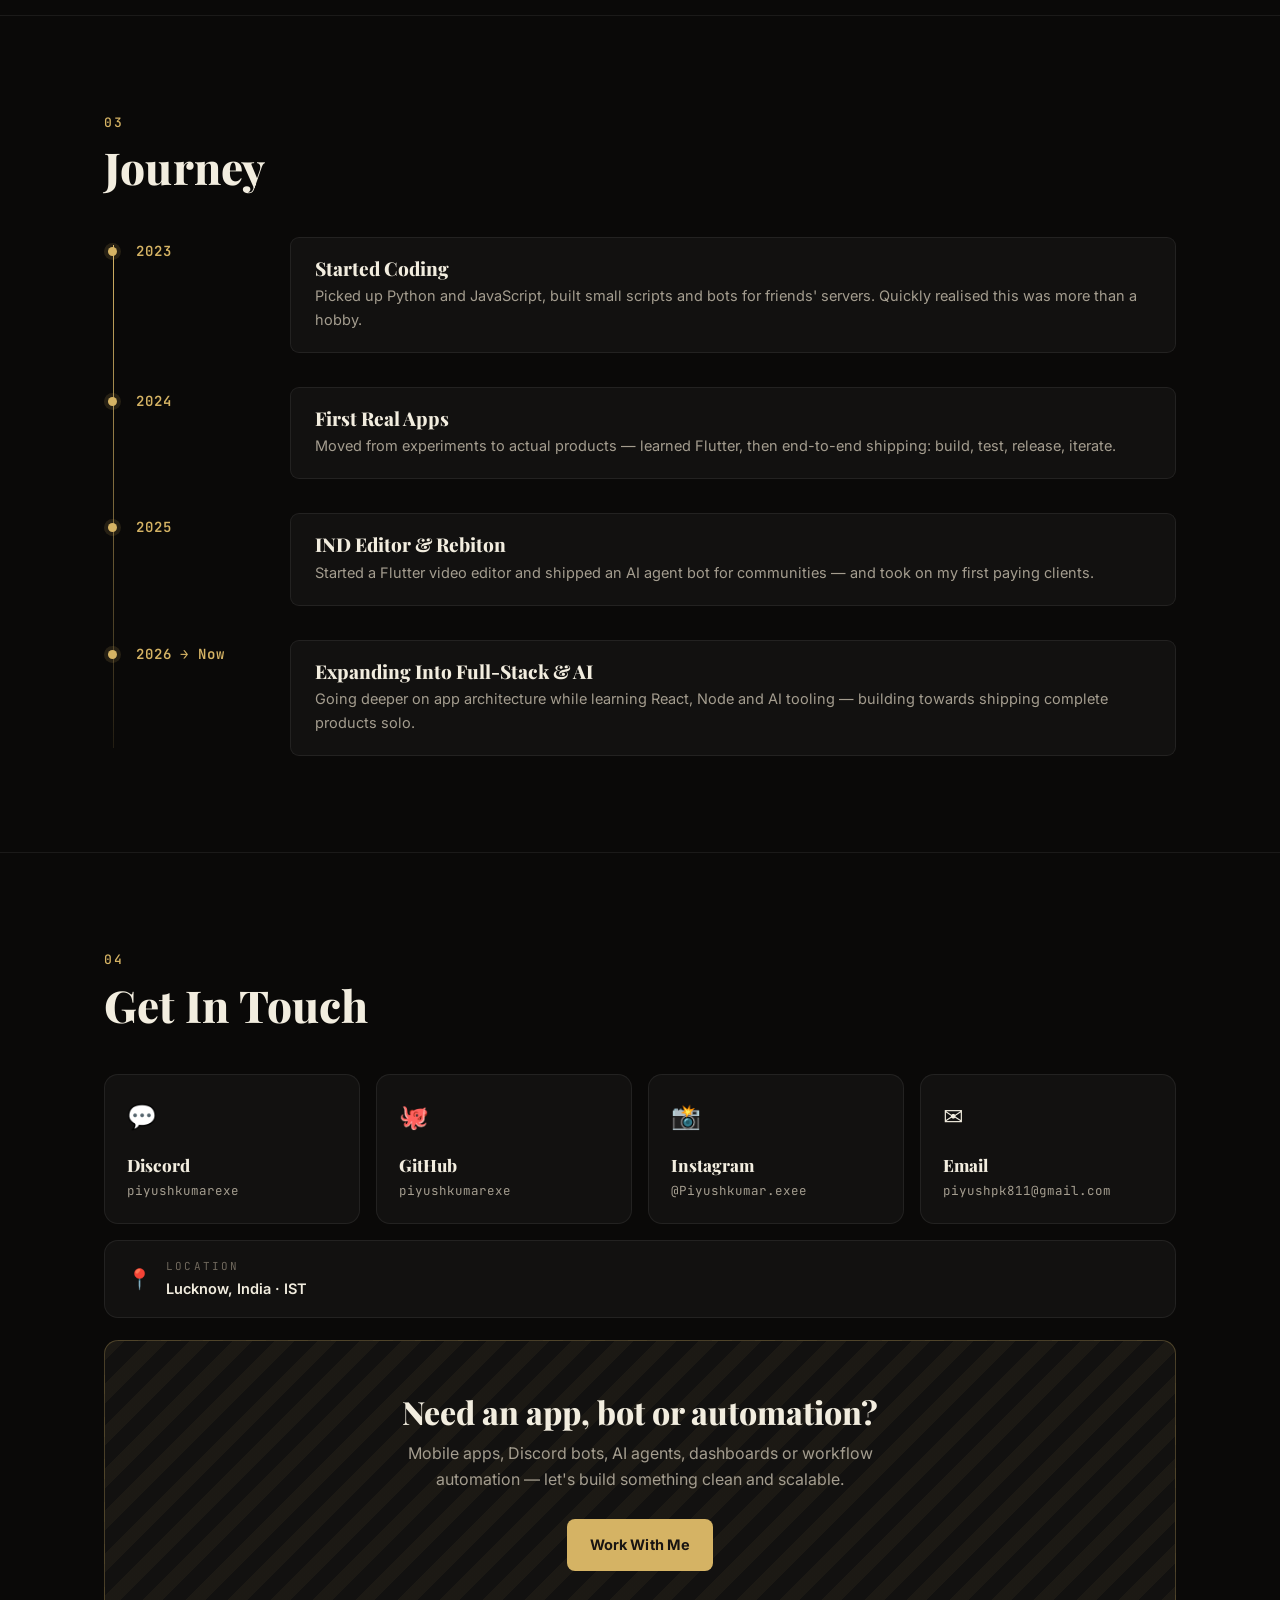
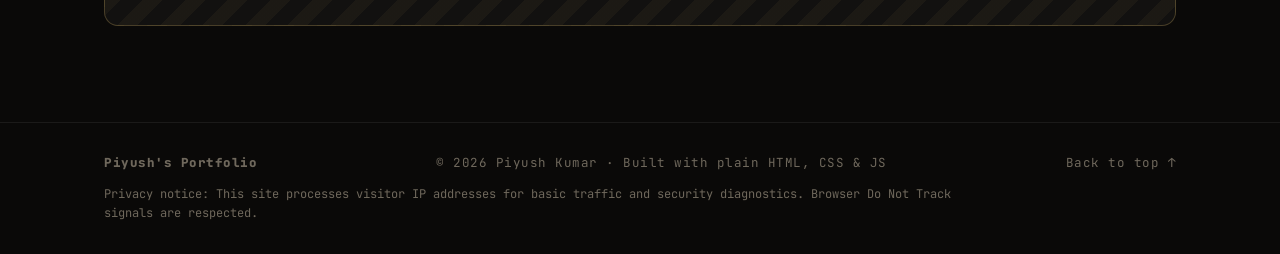
==== commit aa0588c2: "Refine site name and portfolio icon Co-authored-by: arena-agent <297053741+arena-agent@users.noreply" ====
--- a/index.html
+++ b/index.html
@@ -3,15 +3,16 @@
 <head>
   <meta charset="UTF-8" />
   <meta name="viewport" content="width=device-width, initial-scale=1.0" />
-  <title>Piyush's Portfolio | Piyush Kumar — Flutter &amp; Python Developer</title>
+  <title>Piyush's Portfolio</title>
   <meta name="description" content="Explore Piyush's Portfolio: Piyush Kumar, a developer in Lucknow building Flutter apps, Python Discord bots, AI agents and automations." />
   <meta name="author" content="Piyush Kumar" />
   <meta name="google-site-verification" content="UwdnqpHg-RXXo_1L6gnjUgwiQfBtkjt6ByvAPdy9Iv0" />
+  <meta name="google-site-verification" content="jll39ef5951TWmlUD_gAYFS4vadfNRhoSgBjNRsRctc" />
   <meta name="robots" content="index, follow, max-image-preview:large, max-snippet:-1, max-video-preview:-1" />
   <meta name="theme-color" content="#0a0908" />
   <link rel="canonical" href="https://www.piyushsdevportfolio.dev/" />
   <!-- Open Graph / social sharing -->
-  <meta property="og:title" content="Piyush's Portfolio | Piyush Kumar — Developer" />
+  <meta property="og:title" content="Piyush's Portfolio" />
   <meta property="og:description" content="Mobile apps, Discord bots, AI agents and automations by Piyush Kumar." />
   <meta property="og:type" content="website" />
   <meta property="og:url" content="https://www.piyushsdevportfolio.dev/" />
@@ -23,7 +24,7 @@
   <meta property="og:image:width" content="726" />
   <meta property="og:image:height" content="760" />
   <meta name="twitter:card" content="summary_large_image" />
-  <meta name="twitter:title" content="Piyush's Portfolio | Piyush Kumar — Developer" />
+  <meta name="twitter:title" content="Piyush's Portfolio" />
   <meta name="twitter:description" content="Mobile apps, Discord bots, AI agents and automations by Piyush Kumar." />
   <meta name="twitter:image" content="https://www.piyushsdevportfolio.dev/assets/piyush-photo.png" />
   <meta name="twitter:image:alt" content="Piyush Kumar — developer portfolio" />
@@ -57,7 +58,7 @@
         "@id": "https://www.piyushsdevportfolio.dev/#website",
         "url": "https://www.piyushsdevportfolio.dev/",
         "name": "Piyush's Portfolio",
-        "alternateName": "Piyush Kumar Developer Portfolio",
+        "alternateName": ["Piyush Portfolio", "Piyush Kumar Developer Portfolio"],
         "description": "The official developer portfolio of Piyush Kumar.",
         "inLanguage": "en-IN",
         "publisher": { "@id": "https://www.piyushsdevportfolio.dev/#piyush-kumar" }
@@ -67,8 +68,8 @@
   </script>
 
   <!-- Crawlable, stable favicon URL -->
-  <link rel="icon" href="/assets/favicon.svg" type="image/svg+xml" sizes="any" />
-  <link rel="icon" href="/assets/favicon.png" type="image/png" sizes="48x48" />
+  <link rel="icon" href="/assets/portfolio-mark-192.png" type="image/png" sizes="192x192" />
+  <link rel="apple-touch-icon" href="/assets/portfolio-mark-192.png" />
 
   <!-- Fonts: Playfair Display (serif display) + Inter (body) + JetBrains Mono (labels) -->
   <link rel="preconnect" href="https://fonts.googleapis.com" />
@@ -139,7 +140,7 @@
           </p>
 
           <p class="hero__desc">
-            I build <strong>mobile apps, Discord bots, and automations</strong> — from Flutter video
+            Welcome to Piyush Portfolio. I build <strong>mobile apps, Discord bots, and automations</strong> — from Flutter video
             editors to production AI agents. Expert in <strong>Flutter &amp; Python</strong>, currently
             going deep into <strong>React, Node &amp; full-stack</strong>. Known for clean code, real
             products, and shipping things people actually use.
@@ -505,7 +506,7 @@
 
   <footer class="footer">
     <div class="container footer__inner">
-      <span class="footer__brand">Piyush</span>
+      <span class="footer__brand">Piyush's Portfolio</span>
       <span>© 2026 Piyush Kumar · Built with plain HTML, CSS &amp; JS</span>
       <a href="#hero" class="footer__top">Back to top ↑</a>
       <p class="footer__privacy">Privacy notice: This site processes visitor IP addresses for basic traffic and security diagnostics. Browser Do Not Track signals are respected.</p>
